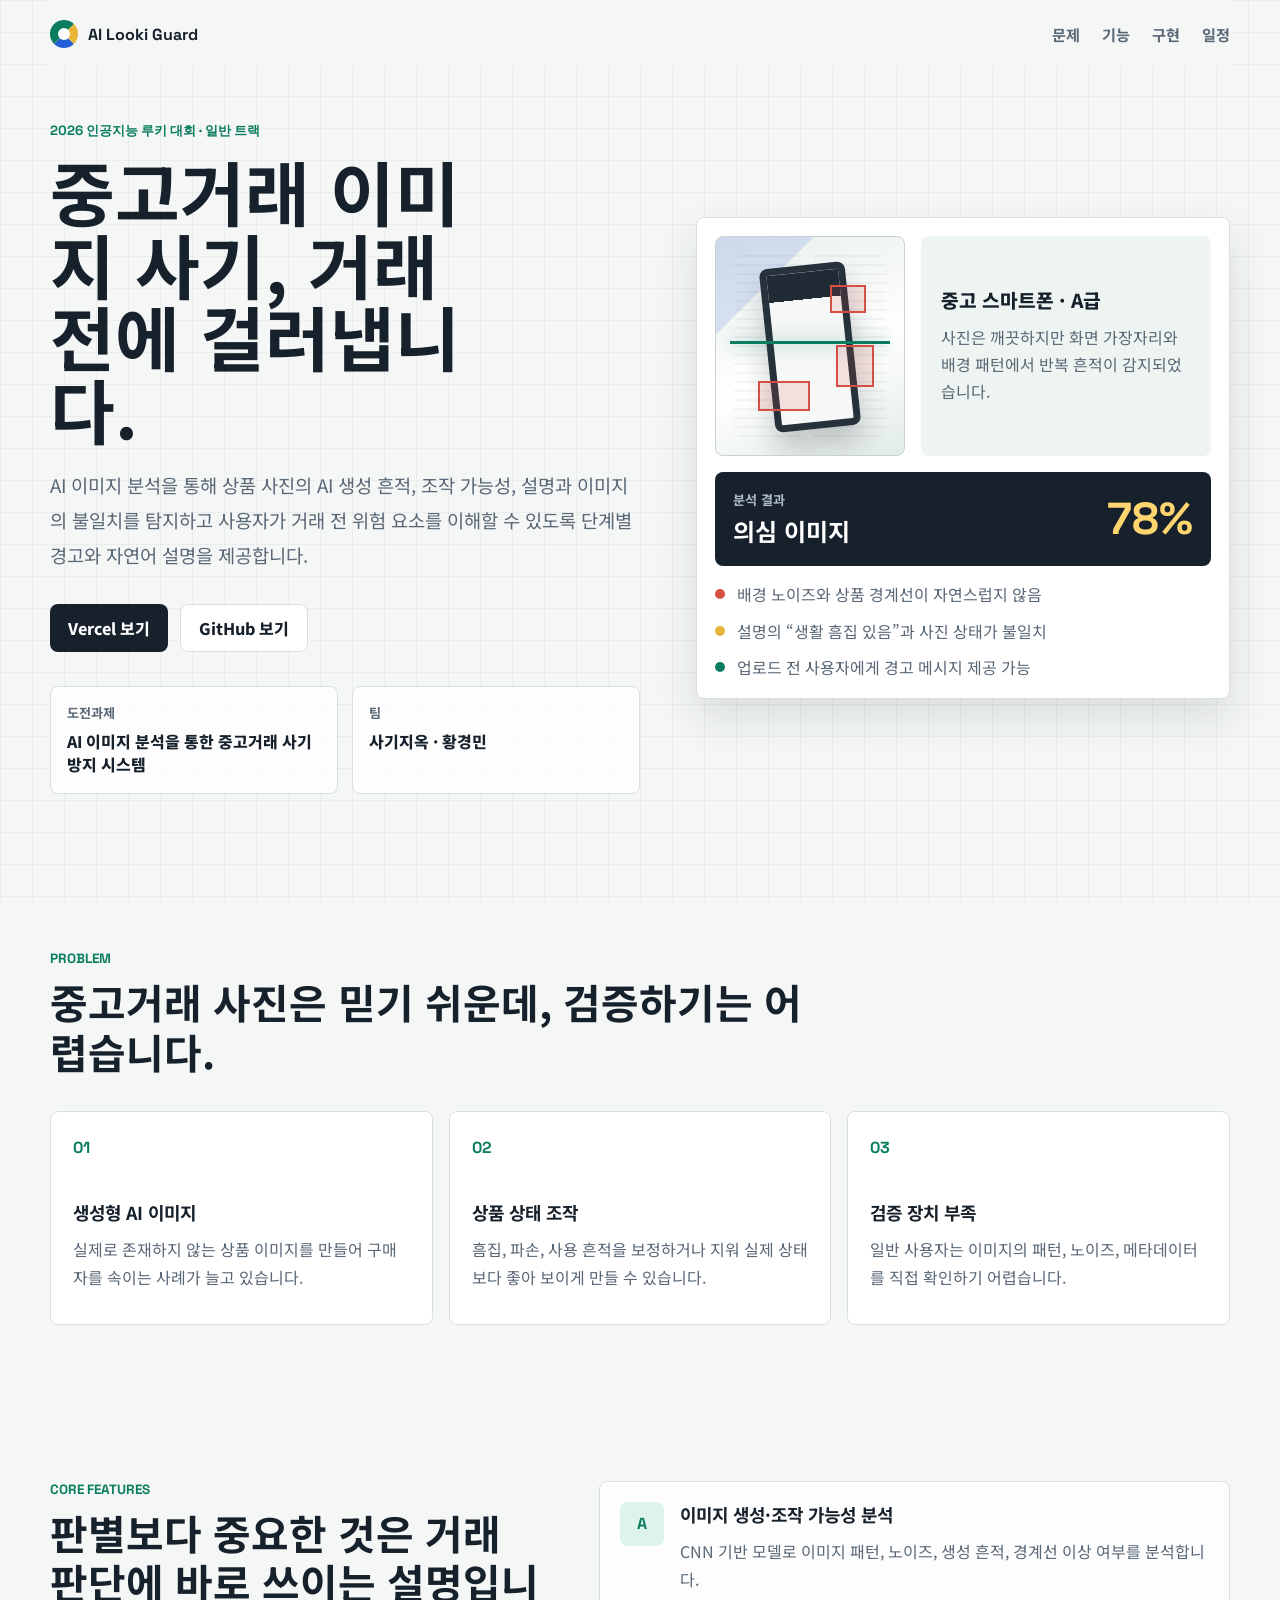
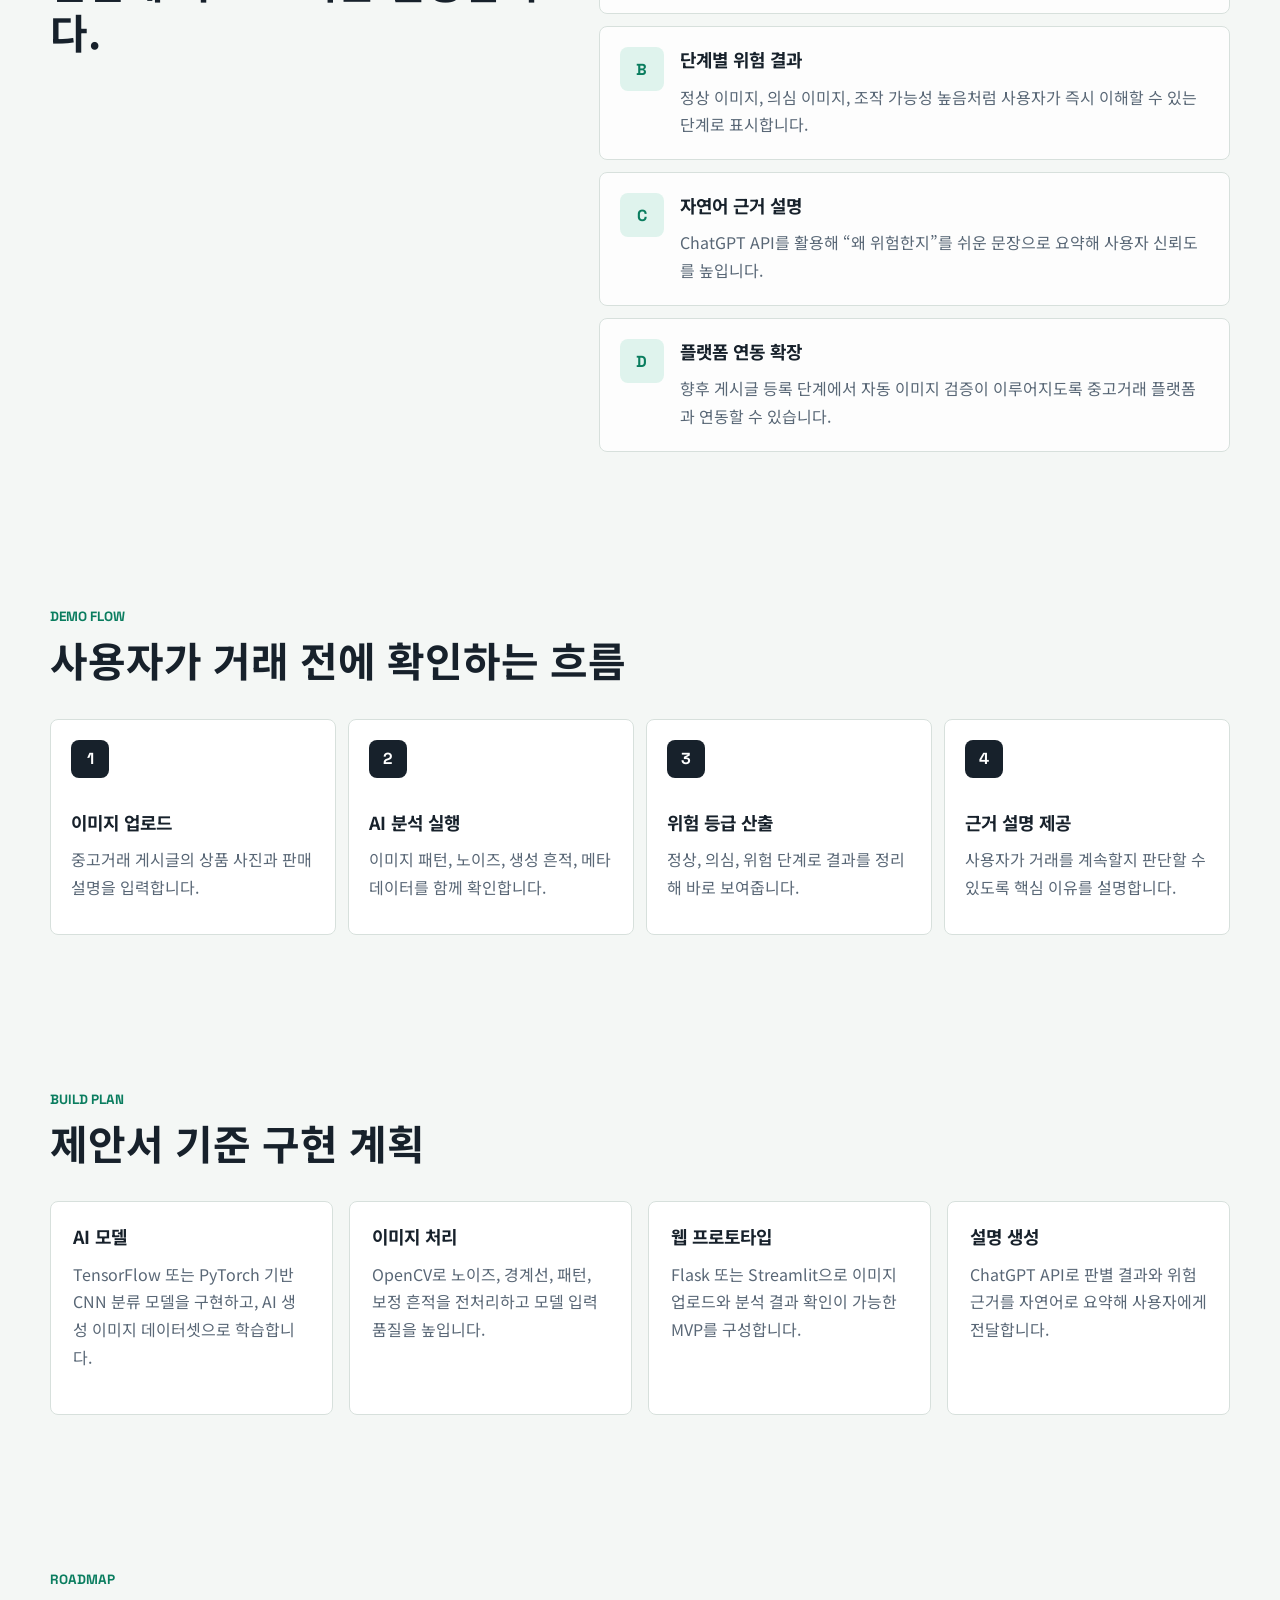
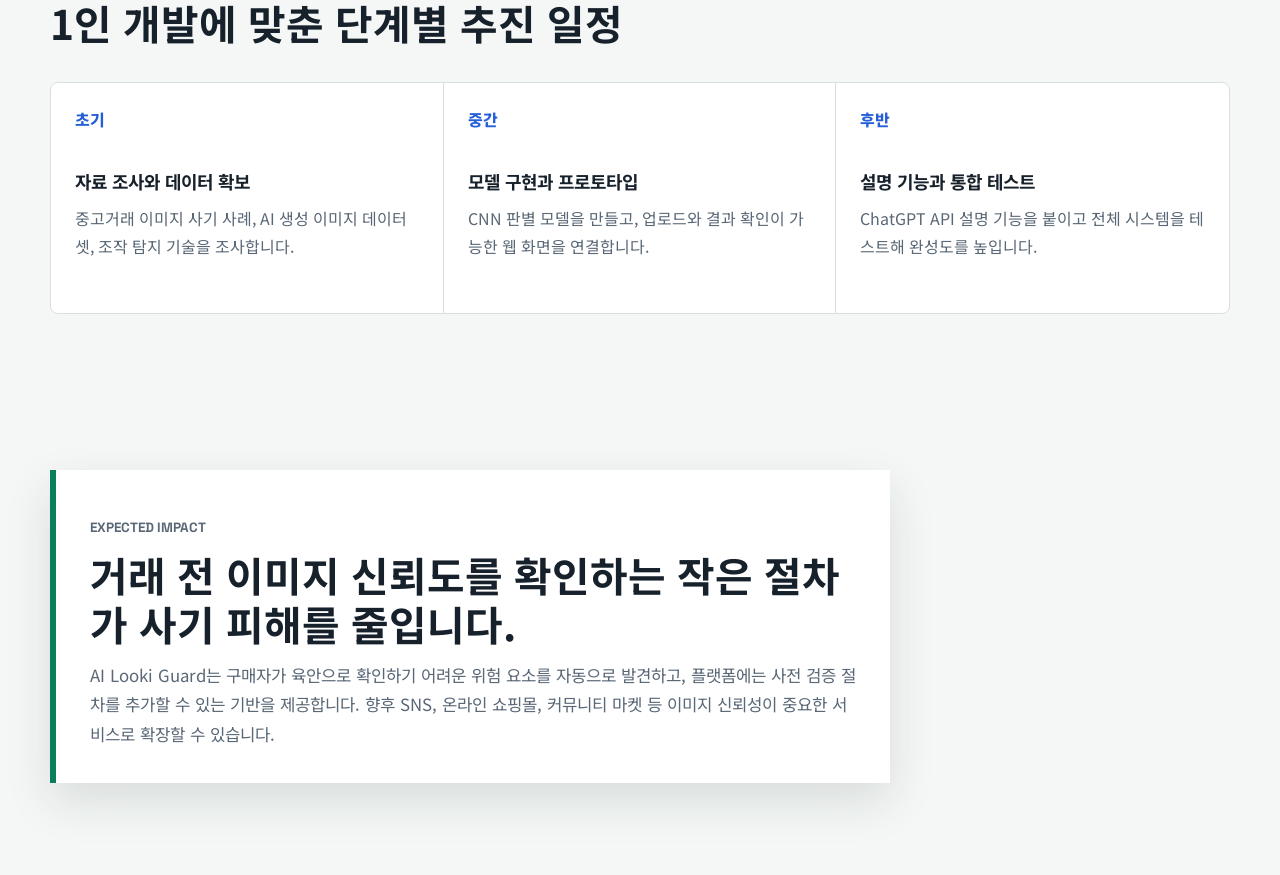
==== index.html @ b136fff9 "Update AI Looki Guard proposal page" ====
<!DOCTYPE html>
<html lang="ko">
<head>
  <meta charset="UTF-8">
  <meta name="viewport" content="width=device-width, initial-scale=1.0">
  <title>AI Looki Guard | 중고거래 이미지 사기 방지 시스템</title>
  <meta
    name="description"
    content="AI 이미지 분석으로 중고거래 상품 이미지의 생성, 조작 가능성을 탐지하고 사용자에게 단계별 위험 설명을 제공하는 프로젝트입니다."
  >
  <link rel="preconnect" href="https://fonts.googleapis.com">
  <link rel="preconnect" href="https://fonts.gstatic.com" crossorigin>
  <link
    href="https://fonts.googleapis.com/css2?family=Noto+Sans+KR:wght@400;500;700;800&family=Space+Grotesk:wght@500;700&display=swap"
    rel="stylesheet"
  >
  <link rel="stylesheet" href="styles.css">
</head>
<body>
  <header class="topbar">
    <a class="brand" href="#top" aria-label="AI Looki Guard 홈">
      <span class="brand-mark" aria-hidden="true"></span>
      AI Looki Guard
    </a>
    <nav class="nav-links" aria-label="주요 섹션">
      <a href="#problem">문제</a>
      <a href="#features">기능</a>
      <a href="#build">구현</a>
      <a href="#roadmap">일정</a>
    </nav>
  </header>

  <main id="top">
    <section class="hero" aria-labelledby="hero-title">
      <div class="hero-copy">
        <p class="eyebrow">2026 인공지능 루키 대회 · 일반 트랙</p>
        <h1 id="hero-title">중고거래 이미지 사기, 거래 전에 걸러냅니다.</h1>
        <p class="hero-lead">
          AI 이미지 분석을 통해 상품 사진의 AI 생성 흔적, 조작 가능성, 설명과 이미지의 불일치를 탐지하고
          사용자가 거래 전 위험 요소를 이해할 수 있도록 단계별 경고와 자연어 설명을 제공합니다.
        </p>
        <div class="hero-actions" aria-label="프로젝트 링크">
          <a class="button button-primary" href="https://ai-looki.vercel.app" target="_blank" rel="noreferrer">
            Vercel 보기
          </a>
          <a class="button button-secondary" href="https://github.com/bitanaria-cyber/AI-Looki" target="_blank" rel="noreferrer">
            GitHub 보기
          </a>
        </div>
        <dl class="team-meta" aria-label="제안서 정보">
          <div>
            <dt>도전과제</dt>
            <dd>AI 이미지 분석을 통한 중고거래 사기 방지 시스템</dd>
          </div>
          <div>
            <dt>팀</dt>
            <dd>사기지옥 · 황경민</dd>
          </div>
        </dl>
      </div>

      <aside class="scan-board" aria-label="AI 분석 결과 예시">
        <div class="listing-preview">
          <div class="sample-photo" role="img" aria-label="중고 스마트폰 상품 사진 분석 예시">
            <span class="phone-body"></span>
            <span class="scan-line"></span>
            <span class="heat heat-a"></span>
            <span class="heat heat-b"></span>
            <span class="heat heat-c"></span>
          </div>
          <div class="listing-copy">
            <p class="listing-title">중고 스마트폰 · A급</p>
            <p>사진은 깨끗하지만 화면 가장자리와 배경 패턴에서 반복 흔적이 감지되었습니다.</p>
          </div>
        </div>

        <div class="risk-summary">
          <div>
            <span class="label">분석 결과</span>
            <strong>의심 이미지</strong>
          </div>
          <span class="score">78%</span>
        </div>

        <ul class="signal-list">
          <li>
            <span class="signal-dot warning"></span>
            배경 노이즈와 상품 경계선이 자연스럽지 않음
          </li>
          <li>
            <span class="signal-dot caution"></span>
            설명의 “생활 흠집 있음”과 사진 상태가 불일치
          </li>
          <li>
            <span class="signal-dot ok"></span>
            업로드 전 사용자에게 경고 메시지 제공 가능
          </li>
        </ul>
      </aside>
    </section>

    <section id="problem" class="section problem-section" aria-labelledby="problem-title">
      <div class="section-heading">
        <p class="eyebrow">Problem</p>
        <h2 id="problem-title">중고거래 사진은 믿기 쉬운데, 검증하기는 어렵습니다.</h2>
      </div>
      <div class="problem-grid">
        <article class="info-card">
          <span class="card-number">01</span>
          <h3>생성형 AI 이미지</h3>
          <p>실제로 존재하지 않는 상품 이미지를 만들어 구매자를 속이는 사례가 늘고 있습니다.</p>
        </article>
        <article class="info-card">
          <span class="card-number">02</span>
          <h3>상품 상태 조작</h3>
          <p>흠집, 파손, 사용 흔적을 보정하거나 지워 실제 상태보다 좋아 보이게 만들 수 있습니다.</p>
        </article>
        <article class="info-card">
          <span class="card-number">03</span>
          <h3>검증 장치 부족</h3>
          <p>일반 사용자는 이미지의 패턴, 노이즈, 메타데이터를 직접 확인하기 어렵습니다.</p>
        </article>
      </div>
    </section>

    <section id="features" class="section split-section" aria-labelledby="features-title">
      <div class="section-heading">
        <p class="eyebrow">Core Features</p>
        <h2 id="features-title">판별보다 중요한 것은 거래 판단에 바로 쓰이는 설명입니다.</h2>
      </div>
      <div class="feature-list">
        <article class="feature-row">
          <span class="feature-index">A</span>
          <div>
            <h3>이미지 생성·조작 가능성 분석</h3>
            <p>CNN 기반 모델로 이미지 패턴, 노이즈, 생성 흔적, 경계선 이상 여부를 분석합니다.</p>
          </div>
        </article>
        <article class="feature-row">
          <span class="feature-index">B</span>
          <div>
            <h3>단계별 위험 결과</h3>
            <p>정상 이미지, 의심 이미지, 조작 가능성 높음처럼 사용자가 즉시 이해할 수 있는 단계로 표시합니다.</p>
          </div>
        </article>
        <article class="feature-row">
          <span class="feature-index">C</span>
          <div>
            <h3>자연어 근거 설명</h3>
            <p>ChatGPT API를 활용해 “왜 위험한지”를 쉬운 문장으로 요약해 사용자 신뢰도를 높입니다.</p>
          </div>
        </article>
        <article class="feature-row">
          <span class="feature-index">D</span>
          <div>
            <h3>플랫폼 연동 확장</h3>
            <p>향후 게시글 등록 단계에서 자동 이미지 검증이 이루어지도록 중고거래 플랫폼과 연동할 수 있습니다.</p>
          </div>
        </article>
      </div>
    </section>

    <section class="section workflow-section" aria-labelledby="workflow-title">
      <div class="section-heading">
        <p class="eyebrow">Demo Flow</p>
        <h2 id="workflow-title">사용자가 거래 전에 확인하는 흐름</h2>
      </div>
      <ol class="workflow">
        <li>
          <span>1</span>
          <h3>이미지 업로드</h3>
          <p>중고거래 게시글의 상품 사진과 판매 설명을 입력합니다.</p>
        </li>
        <li>
          <span>2</span>
          <h3>AI 분석 실행</h3>
          <p>이미지 패턴, 노이즈, 생성 흔적, 메타데이터를 함께 확인합니다.</p>
        </li>
        <li>
          <span>3</span>
          <h3>위험 등급 산출</h3>
          <p>정상, 의심, 위험 단계로 결과를 정리해 바로 보여줍니다.</p>
        </li>
        <li>
          <span>4</span>
          <h3>근거 설명 제공</h3>
          <p>사용자가 거래를 계속할지 판단할 수 있도록 핵심 이유를 설명합니다.</p>
        </li>
      </ol>
    </section>

    <section id="build" class="section build-section" aria-labelledby="build-title">
      <div class="section-heading">
        <p class="eyebrow">Build Plan</p>
        <h2 id="build-title">제안서 기준 구현 계획</h2>
      </div>
      <div class="build-grid">
        <article class="info-card">
          <h3>AI 모델</h3>
          <p>TensorFlow 또는 PyTorch 기반 CNN 분류 모델을 구현하고, AI 생성 이미지 데이터셋으로 학습합니다.</p>
        </article>
        <article class="info-card">
          <h3>이미지 처리</h3>
          <p>OpenCV로 노이즈, 경계선, 패턴, 보정 흔적을 전처리하고 모델 입력 품질을 높입니다.</p>
        </article>
        <article class="info-card">
          <h3>웹 프로토타입</h3>
          <p>Flask 또는 Streamlit으로 이미지 업로드와 분석 결과 확인이 가능한 MVP를 구성합니다.</p>
        </article>
        <article class="info-card">
          <h3>설명 생성</h3>
          <p>ChatGPT API로 판별 결과와 위험 근거를 자연어로 요약해 사용자에게 전달합니다.</p>
        </article>
      </div>
    </section>

    <section id="roadmap" class="section roadmap-section" aria-labelledby="roadmap-title">
      <div class="section-heading">
        <p class="eyebrow">Roadmap</p>
        <h2 id="roadmap-title">1인 개발에 맞춘 단계별 추진 일정</h2>
      </div>
      <div class="roadmap">
        <article>
          <span>초기</span>
          <h3>자료 조사와 데이터 확보</h3>
          <p>중고거래 이미지 사기 사례, AI 생성 이미지 데이터셋, 조작 탐지 기술을 조사합니다.</p>
        </article>
        <article>
          <span>중간</span>
          <h3>모델 구현과 프로토타입</h3>
          <p>CNN 판별 모델을 만들고, 업로드와 결과 확인이 가능한 웹 화면을 연결합니다.</p>
        </article>
        <article>
          <span>후반</span>
          <h3>설명 기능과 통합 테스트</h3>
          <p>ChatGPT API 설명 기능을 붙이고 전체 시스템을 테스트해 완성도를 높입니다.</p>
        </article>
      </div>
    </section>

    <section class="section impact-section" aria-labelledby="impact-title">
      <div class="impact-copy">
        <p class="eyebrow">Expected Impact</p>
        <h2 id="impact-title">거래 전 이미지 신뢰도를 확인하는 작은 절차가 사기 피해를 줄입니다.</h2>
        <p>
          AI Looki Guard는 구매자가 육안으로 확인하기 어려운 위험 요소를 자동으로 발견하고,
          플랫폼에는 사전 검증 절차를 추가할 수 있는 기반을 제공합니다. 향후 SNS, 온라인 쇼핑몰,
          커뮤니티 마켓 등 이미지 신뢰성이 중요한 서비스로 확장할 수 있습니다.
        </p>
      </div>
    </section>
  </main>
</body>
</html>
---- styles.css ----
:root {
  --bg: #f4f7f5;
  --surface: #ffffff;
  --surface-strong: #eef4f1;
  --ink: #17212b;
  --muted: #596776;
  --line: #d7e0dc;
  --green: #0a7d5f;
  --green-soft: #dff3ed;
  --blue: #255fd7;
  --red: #d64f45;
  --yellow: #e7b638;
  --shadow: 0 18px 44px rgba(23, 33, 43, 0.12);
}

* {
  box-sizing: border-box;
}

html {
  scroll-behavior: smooth;
}

body {
  margin: 0;
  min-height: 100%;
  color: var(--ink);
  background: var(--bg);
  font-family: "Noto Sans KR", sans-serif;
}

body::before {
  content: "";
  position: fixed;
  inset: 0;
  z-index: -1;
  background-image:
    linear-gradient(rgba(23, 33, 43, 0.045) 1px, transparent 1px),
    linear-gradient(90deg, rgba(23, 33, 43, 0.045) 1px, transparent 1px);
  background-size: 32px 32px;
}

a {
  color: inherit;
}

h1,
h2,
h3,
p,
dl,
dd {
  margin: 0;
}

.topbar {
  position: sticky;
  top: 0;
  z-index: 20;
  display: flex;
  align-items: center;
  justify-content: space-between;
  gap: 24px;
  width: min(1180px, calc(100% - 40px));
  min-height: 68px;
  margin: 0 auto;
  padding: 12px 0;
  background: rgba(244, 247, 245, 0.86);
  backdrop-filter: blur(18px);
}

.brand {
  display: inline-flex;
  align-items: center;
  gap: 10px;
  font-family: "Space Grotesk", sans-serif;
  font-weight: 700;
  text-decoration: none;
}

.brand-mark {
  width: 28px;
  height: 28px;
  border: 8px solid var(--green);
  border-right-color: var(--yellow);
  border-bottom-color: var(--blue);
  border-radius: 50%;
  background: var(--surface);
}

.nav-links {
  display: flex;
  align-items: center;
  gap: 22px;
  color: var(--muted);
  font-size: 0.95rem;
  font-weight: 700;
}

.nav-links a {
  text-decoration: none;
}

.nav-links a:hover,
.nav-links a:focus-visible {
  color: var(--ink);
}

main {
  overflow: hidden;
}

.hero,
.section {
  width: min(1180px, calc(100% - 40px));
  margin: 0 auto;
}

.hero {
  display: grid;
  grid-template-columns: minmax(0, 1.05fr) minmax(360px, 0.95fr);
  gap: 56px;
  align-items: center;
  min-height: calc(100vh - 96px);
  padding: 48px 0 72px;
}

.hero-copy {
  max-width: 660px;
}

.eyebrow {
  color: var(--green);
  font-family: "Space Grotesk", sans-serif;
  font-size: 0.84rem;
  font-weight: 700;
  letter-spacing: 0;
  text-transform: uppercase;
}

h1 {
  max-width: 11ch;
  margin-top: 14px;
  font-size: 4.4rem;
  line-height: 1.03;
  letter-spacing: 0;
}

.hero-lead {
  max-width: 620px;
  margin-top: 24px;
  color: var(--muted);
  font-size: 1.17rem;
  line-height: 1.85;
}

.hero-actions {
  display: flex;
  flex-wrap: wrap;
  gap: 12px;
  margin-top: 32px;
}

.button {
  display: inline-flex;
  align-items: center;
  justify-content: center;
  min-height: 48px;
  padding: 0 18px;
  border-radius: 8px;
  font-weight: 800;
  text-decoration: none;
  transition:
    transform 180ms ease,
    border-color 180ms ease,
    background-color 180ms ease;
}

.button:hover,
.button:focus-visible {
  transform: translateY(-2px);
}

.button-primary {
  background: var(--ink);
  color: var(--surface);
}

.button-secondary {
  border: 1px solid var(--line);
  background: var(--surface);
}

.team-meta {
  display: grid;
  grid-template-columns: repeat(2, minmax(0, 1fr));
  gap: 14px;
  margin-top: 34px;
}

.team-meta div {
  min-height: 96px;
  padding: 16px;
  border: 1px solid var(--line);
  border-radius: 8px;
  background: rgba(255, 255, 255, 0.7);
}

.team-meta dt {
  color: var(--muted);
  font-size: 0.82rem;
  font-weight: 700;
}

.team-meta dd {
  margin-top: 8px;
  font-weight: 800;
  line-height: 1.45;
}

.scan-board {
  padding: 18px;
  border: 1px solid var(--line);
  border-radius: 8px;
  background: var(--surface);
  box-shadow: var(--shadow);
}

.listing-preview {
  display: grid;
  grid-template-columns: 190px minmax(0, 1fr);
  gap: 16px;
  align-items: stretch;
}

.sample-photo {
  position: relative;
  min-height: 220px;
  overflow: hidden;
  border: 1px solid #c8d3cf;
  border-radius: 8px;
  background:
    linear-gradient(135deg, rgba(37, 95, 215, 0.15) 0 24%, transparent 24% 100%),
    linear-gradient(160deg, #e9efee 0%, #ffffff 58%, #e1ebe7 100%);
}

.sample-photo::before {
  content: "";
  position: absolute;
  inset: 18px;
  border-radius: 8px;
  background:
    linear-gradient(90deg, transparent 0 44%, rgba(255, 255, 255, 0.68) 44% 52%, transparent 52% 100%),
    repeating-linear-gradient(0deg, rgba(23, 33, 43, 0.08) 0 2px, transparent 2px 9px);
  opacity: 0.5;
}

.phone-body {
  position: absolute;
  left: 50%;
  top: 28px;
  width: 86px;
  height: 164px;
  transform: translateX(-50%) rotate(-6deg);
  border: 7px solid #27313c;
  border-radius: 8px;
  background:
    linear-gradient(180deg, #202b36 0 18%, #f6f8f7 18% 100%);
  box-shadow: 0 18px 28px rgba(23, 33, 43, 0.22);
}

.scan-line {
  position: absolute;
  left: 14px;
  right: 14px;
  top: 104px;
  height: 3px;
  background: var(--green);
  box-shadow: 0 0 18px rgba(10, 125, 95, 0.64);
}

.heat {
  position: absolute;
  display: block;
  border: 2px solid var(--red);
  background: rgba(214, 79, 69, 0.14);
}

.heat-a {
  right: 38px;
  top: 48px;
  width: 36px;
  height: 28px;
}

.heat-b {
  left: 42px;
  bottom: 44px;
  width: 52px;
  height: 30px;
}

.heat-c {
  right: 30px;
  bottom: 68px;
  width: 38px;
  height: 42px;
}

.listing-copy {
  display: flex;
  flex-direction: column;
  justify-content: center;
  padding: 20px;
  border-radius: 8px;
  background: var(--surface-strong);
}

.listing-title {
  margin-bottom: 10px;
  font-size: 1.2rem;
  font-weight: 800;
}

.listing-copy p:last-child {
  color: var(--muted);
  line-height: 1.7;
}

.risk-summary {
  display: flex;
  align-items: center;
  justify-content: space-between;
  gap: 16px;
  margin-top: 16px;
  padding: 18px;
  border-radius: 8px;
  background: #17212b;
  color: var(--surface);
}

.label {
  display: block;
  margin-bottom: 4px;
  color: #aebac4;
  font-size: 0.82rem;
  font-weight: 700;
}

.risk-summary strong {
  font-size: 1.5rem;
}

.score {
  color: #ffd56f;
  font-family: "Space Grotesk", sans-serif;
  font-size: 2.8rem;
  font-weight: 700;
}

.signal-list {
  display: grid;
  gap: 12px;
  margin: 16px 0 0;
  padding: 0;
  list-style: none;
}

.signal-list li {
  display: grid;
  grid-template-columns: 12px minmax(0, 1fr);
  gap: 10px;
  align-items: start;
  color: var(--muted);
  line-height: 1.55;
}

.signal-dot {
  width: 10px;
  height: 10px;
  margin-top: 7px;
  border-radius: 50%;
}

.signal-dot.warning {
  background: var(--red);
}

.signal-dot.caution {
  background: var(--yellow);
}

.signal-dot.ok {
  background: var(--green);
}

.section {
  padding: 78px 0;
}

.section-heading {
  max-width: 760px;
}

.section-heading h2,
.impact-copy h2 {
  margin-top: 10px;
  font-size: 2.55rem;
  line-height: 1.22;
  letter-spacing: 0;
}

.problem-grid,
.build-grid {
  display: grid;
  grid-template-columns: repeat(3, minmax(0, 1fr));
  gap: 16px;
  margin-top: 34px;
}

.build-grid {
  grid-template-columns: repeat(4, minmax(0, 1fr));
}

.info-card {
  min-height: 214px;
  padding: 22px;
  border: 1px solid var(--line);
  border-radius: 8px;
  background: var(--surface);
}

.card-number {
  display: inline-block;
  margin-bottom: 42px;
  color: var(--green);
  font-family: "Space Grotesk", sans-serif;
  font-weight: 700;
}

.info-card h3,
.feature-row h3,
.workflow h3,
.roadmap h3 {
  font-size: 1.12rem;
  line-height: 1.35;
}

.info-card p,
.feature-row p,
.workflow p,
.roadmap p,
.impact-copy p {
  margin-top: 12px;
  color: var(--muted);
  line-height: 1.74;
}

.split-section {
  display: grid;
  grid-template-columns: minmax(280px, 0.78fr) minmax(0, 1fr);
  gap: 56px;
  align-items: start;
}

.feature-list {
  display: grid;
  gap: 12px;
}

.feature-row {
  display: grid;
  grid-template-columns: 44px minmax(0, 1fr);
  gap: 16px;
  padding: 20px;
  border: 1px solid var(--line);
  border-radius: 8px;
  background: rgba(255, 255, 255, 0.76);
}

.feature-index {
  display: grid;
  place-items: center;
  width: 44px;
  height: 44px;
  border-radius: 8px;
  background: var(--green-soft);
  color: var(--green);
  font-family: "Space Grotesk", sans-serif;
  font-weight: 700;
}

.workflow {
  display: grid;
  grid-template-columns: repeat(4, minmax(0, 1fr));
  gap: 12px;
  margin: 34px 0 0;
  padding: 0;
  list-style: none;
  counter-reset: none;
}

.workflow li {
  min-height: 216px;
  padding: 20px;
  border: 1px solid var(--line);
  border-radius: 8px;
  background: var(--surface);
}

.workflow span {
  display: grid;
  place-items: center;
  width: 38px;
  height: 38px;
  margin-bottom: 32px;
  border-radius: 8px;
  background: #17212b;
  color: var(--surface);
  font-family: "Space Grotesk", sans-serif;
  font-weight: 700;
}

.roadmap {
  display: grid;
  grid-template-columns: repeat(3, minmax(0, 1fr));
  gap: 0;
  margin-top: 34px;
  border: 1px solid var(--line);
  border-radius: 8px;
  overflow: hidden;
  background: var(--surface);
}

.roadmap article {
  min-height: 230px;
  padding: 24px;
  border-right: 1px solid var(--line);
}

.roadmap article:last-child {
  border-right: 0;
}

.roadmap span {
  display: inline-block;
  margin-bottom: 38px;
  color: var(--blue);
  font-weight: 800;
}

.impact-section {
  padding-bottom: 92px;
}

.impact-copy {
  max-width: 840px;
  padding: 34px;
  border-left: 6px solid var(--green);
  background: var(--surface);
  box-shadow: var(--shadow);
}

.impact-copy p:last-child {
  font-size: 1.05rem;
}

@media (max-width: 1040px) {
  .hero,
  .split-section {
    grid-template-columns: 1fr;
  }

  .hero {
    gap: 34px;
    min-height: auto;
  }

  .build-grid,
  .workflow {
    grid-template-columns: repeat(2, minmax(0, 1fr));
  }
}

@media (max-width: 760px) {
  .topbar {
    width: min(100% - 28px, 1180px);
    align-items: flex-start;
  }

  .nav-links {
    display: none;
  }

  .hero,
  .section {
    width: min(100% - 28px, 1180px);
  }

  .hero {
    padding-top: 30px;
    padding-bottom: 44px;
  }

  h1 {
    max-width: none;
    font-size: 3rem;
  }

  .hero-lead {
    font-size: 1.02rem;
  }

  .team-meta,
  .listing-preview,
  .problem-grid,
  .build-grid,
  .workflow,
  .roadmap {
    grid-template-columns: 1fr;
  }

  .section {
    padding: 54px 0;
  }

  .section-heading h2,
  .impact-copy h2 {
    font-size: 2rem;
  }

  .roadmap article {
    border-right: 0;
    border-bottom: 1px solid var(--line);
  }

  .roadmap article:last-child {
    border-bottom: 0;
  }

  .impact-copy {
    padding: 24px;
  }
}

@media (max-width: 520px) {
  h1 {
    font-size: 2.55rem;
  }

  .hero-actions {
    display: grid;
  }

  .button {
    width: 100%;
  }

  .risk-summary {
    align-items: flex-start;
    flex-direction: column;
  }

  .score {
    font-size: 2.25rem;
  }
}
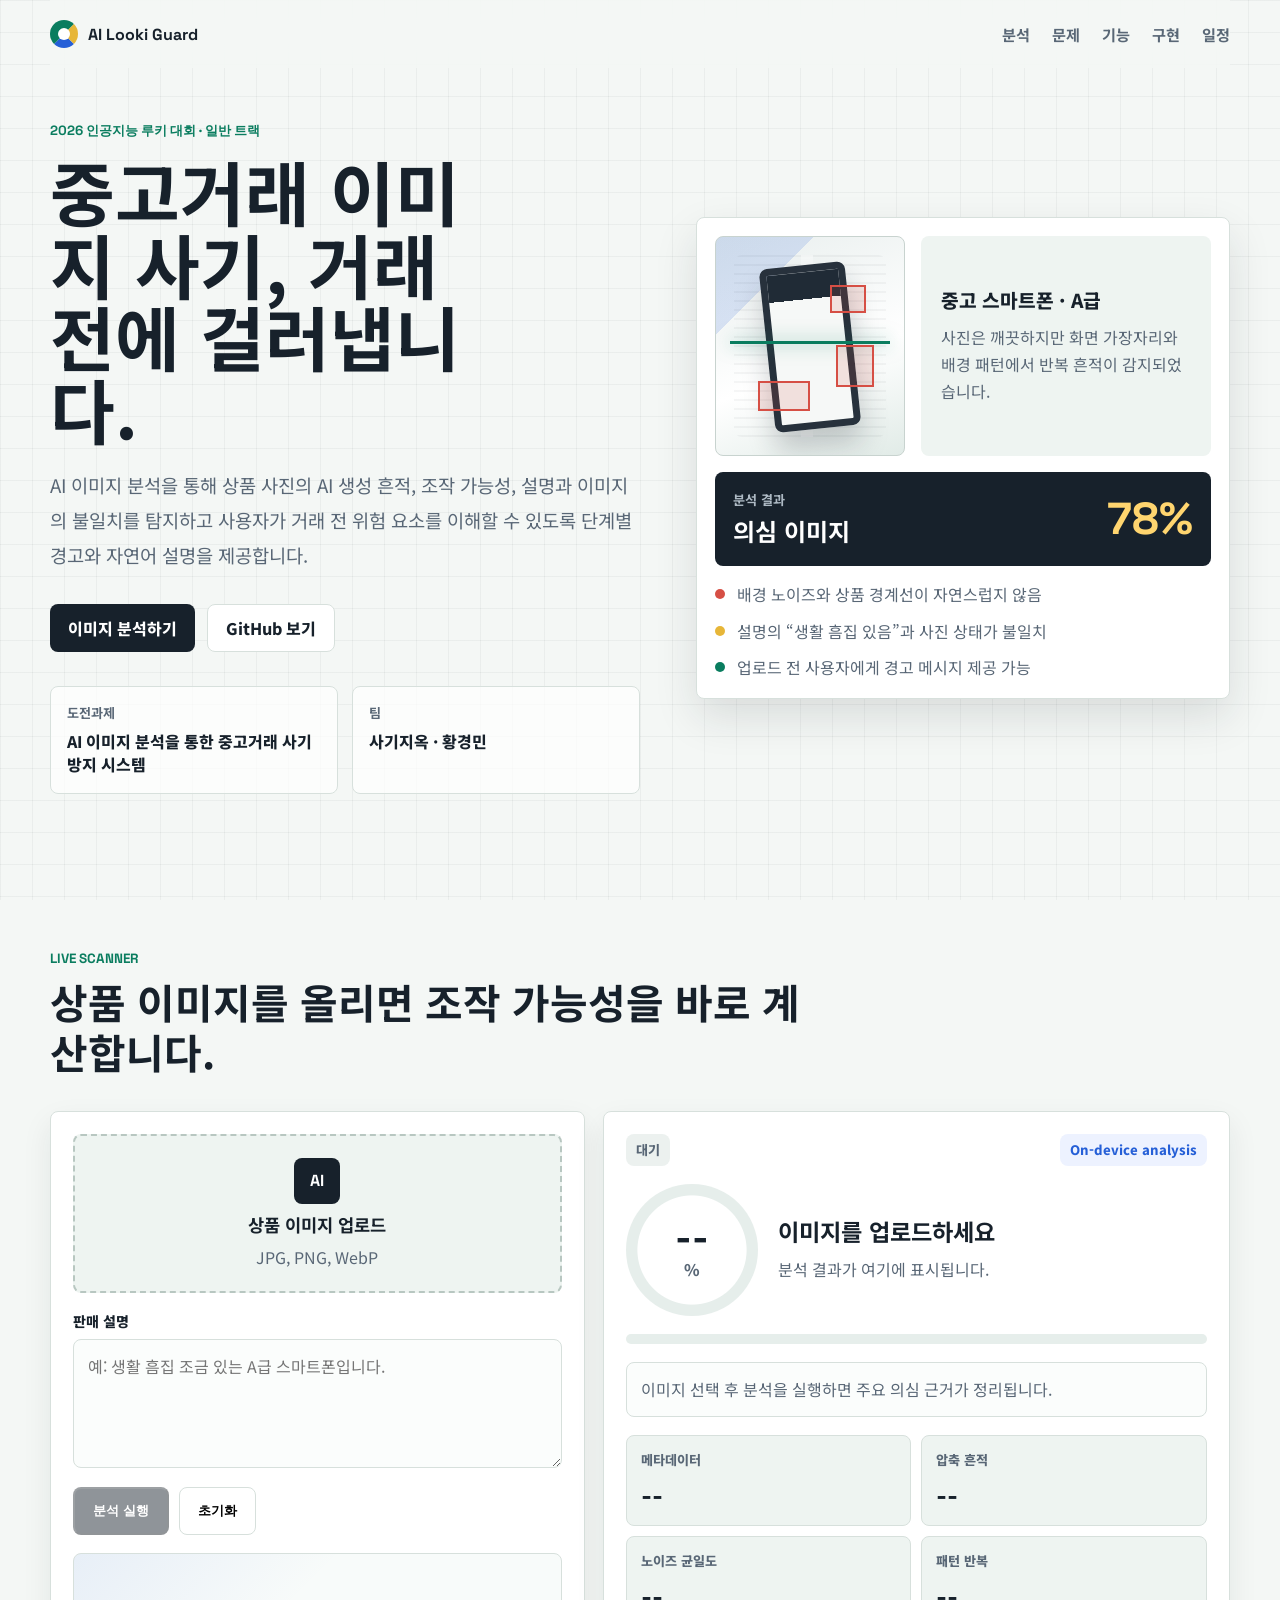
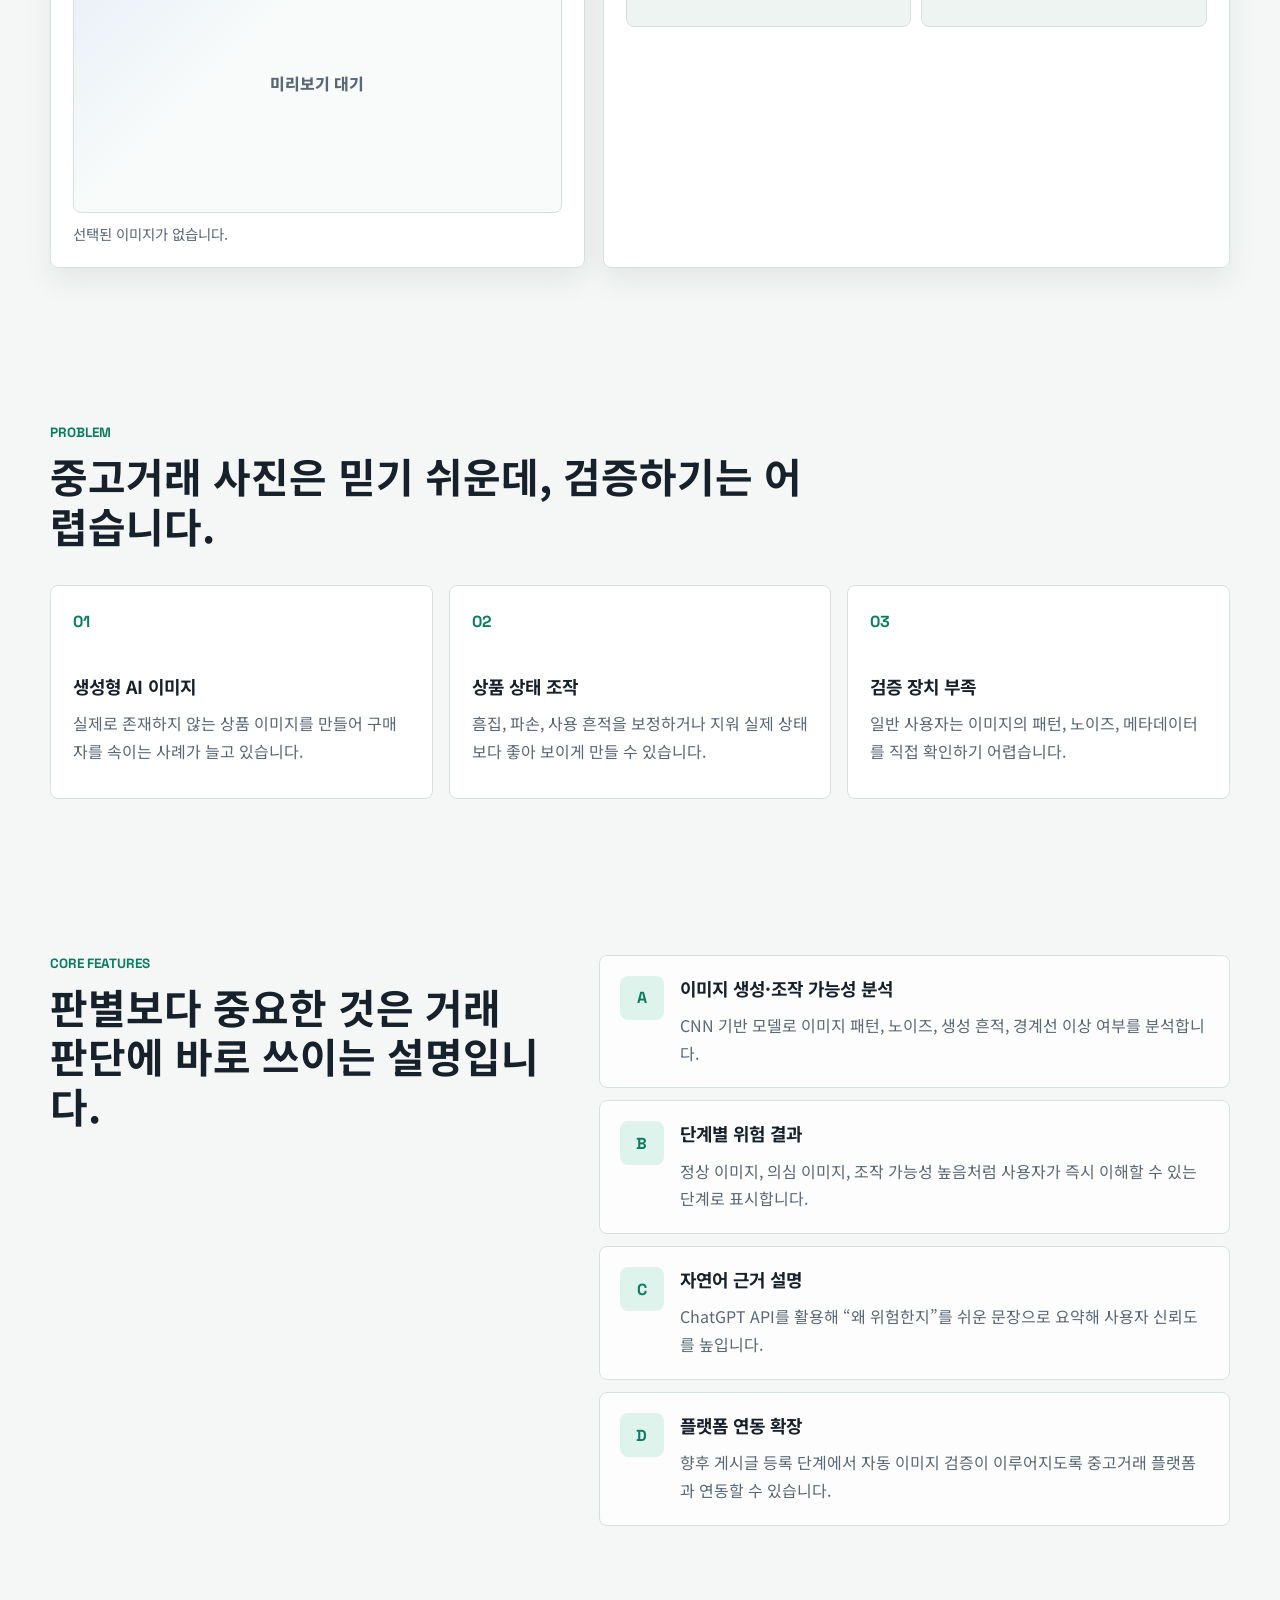
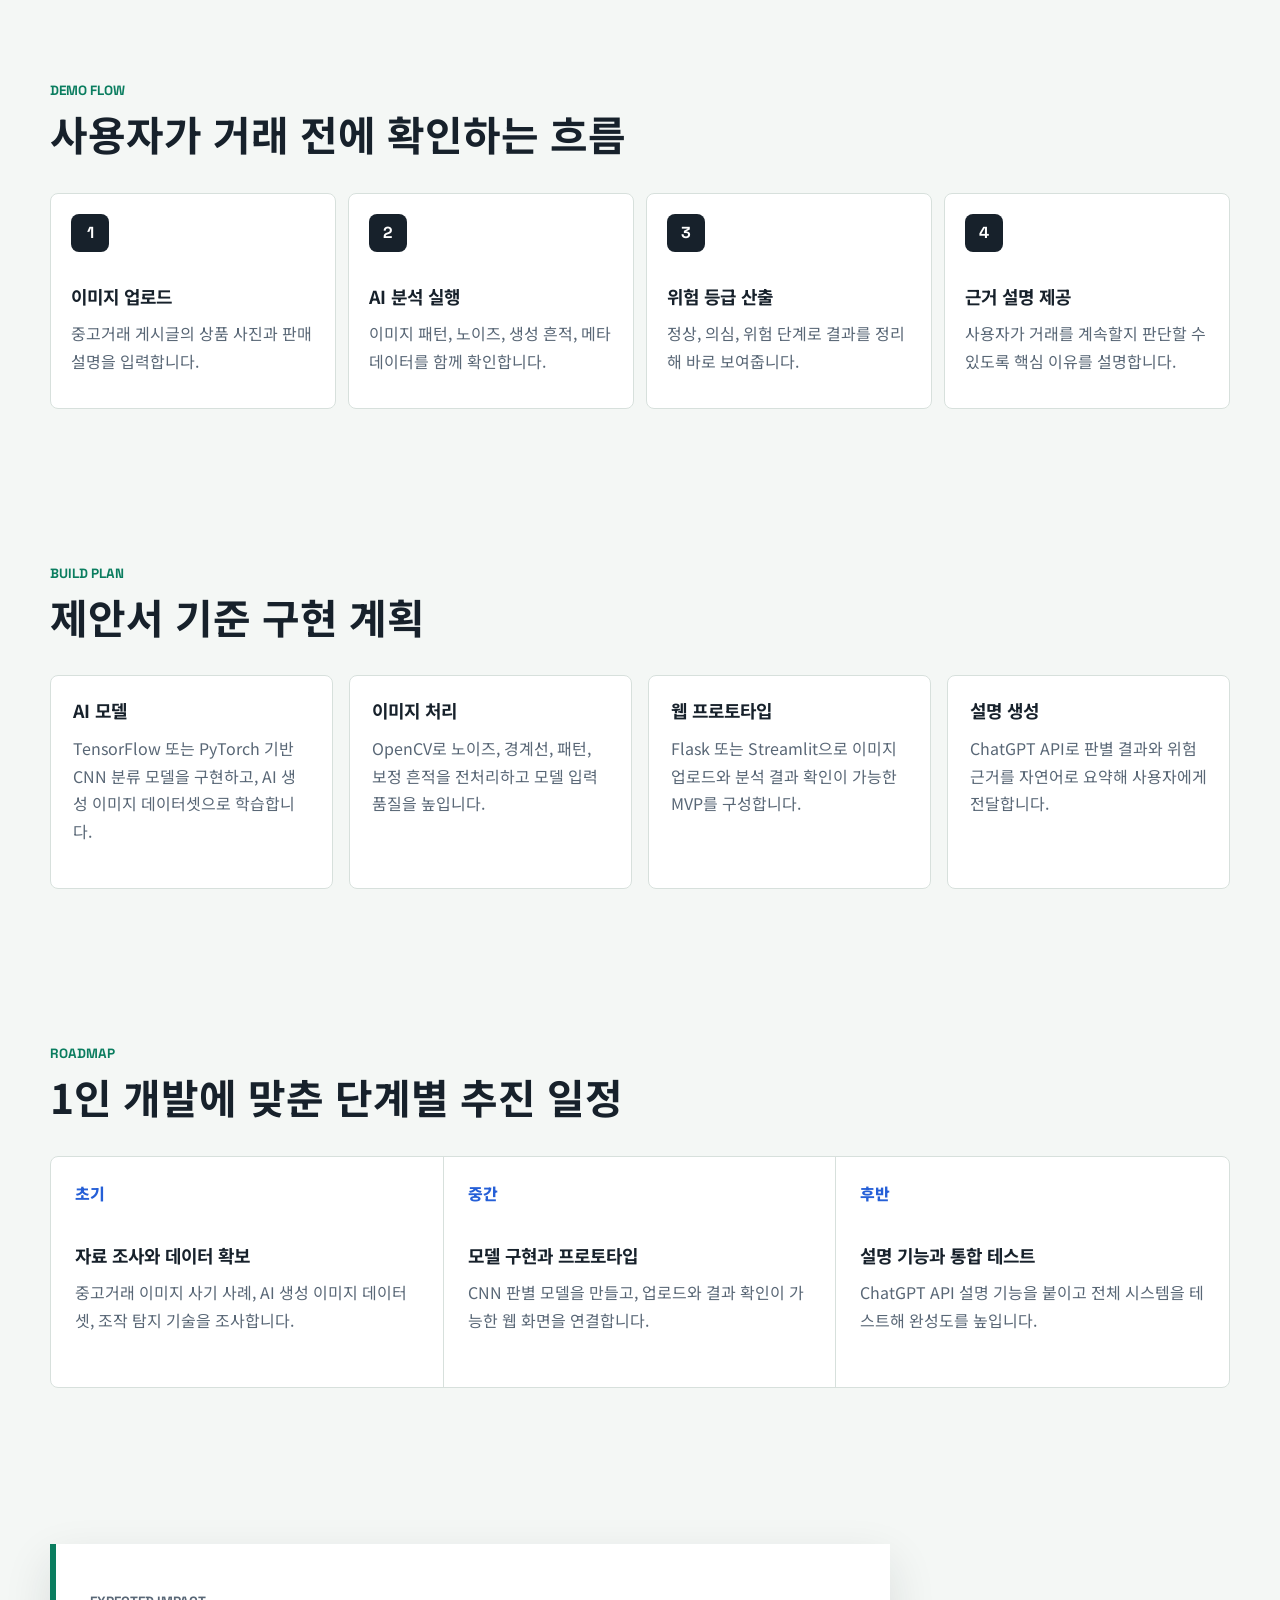
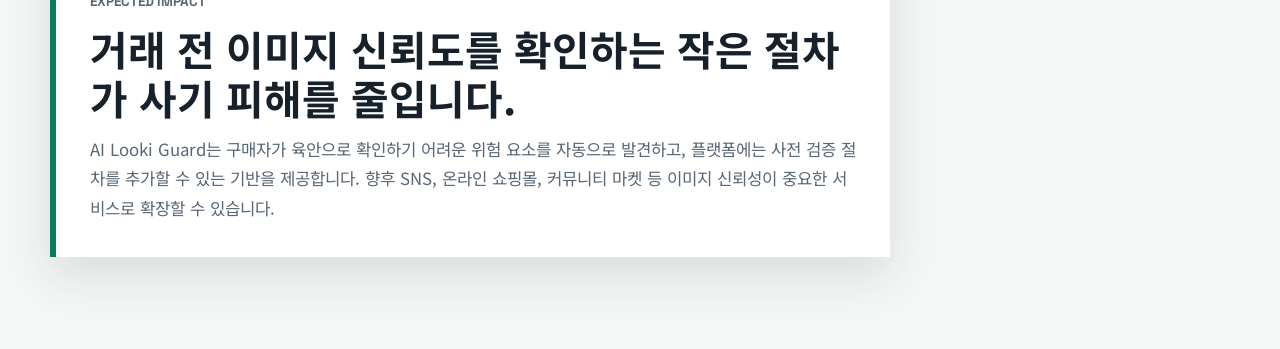
==== commit 0ea4b0f6: "Add image manipulation scanner" ====
--- a/index.html
+++ b/index.html
@@ -15,6 +15,7 @@
     rel="stylesheet"
   >
   <link rel="stylesheet" href="styles.css">
+  <script src="script.js" defer></script>
 </head>
 <body>
   <header class="topbar">
@@ -23,6 +24,7 @@
       AI Looki Guard
     </a>
     <nav class="nav-links" aria-label="주요 섹션">
+      <a href="#scanner">분석</a>
       <a href="#problem">문제</a>
       <a href="#features">기능</a>
       <a href="#build">구현</a>
@@ -40,8 +42,8 @@
           사용자가 거래 전 위험 요소를 이해할 수 있도록 단계별 경고와 자연어 설명을 제공합니다.
         </p>
         <div class="hero-actions" aria-label="프로젝트 링크">
-          <a class="button button-primary" href="https://ai-looki.vercel.app" target="_blank" rel="noreferrer">
-            Vercel 보기
+          <a class="button button-primary" href="#scanner">
+            이미지 분석하기
           </a>
           <a class="button button-secondary" href="https://github.com/bitanaria-cyber/AI-Looki" target="_blank" rel="noreferrer">
             GitHub 보기
@@ -97,6 +99,87 @@
           </li>
         </ul>
       </aside>
+    </section>
+
+    <section id="scanner" class="section scanner-section" aria-labelledby="scanner-title">
+      <div class="section-heading">
+        <p class="eyebrow">Live Scanner</p>
+        <h2 id="scanner-title">상품 이미지를 올리면 조작 가능성을 바로 계산합니다.</h2>
+      </div>
+
+      <div class="scanner-layout">
+        <section class="scanner-panel upload-panel" aria-label="이미지 업로드">
+          <label class="upload-zone" id="dropZone" for="imageInput">
+            <span class="upload-token">AI</span>
+            <strong>상품 이미지 업로드</strong>
+            <span>JPG, PNG, WebP</span>
+          </label>
+          <input class="sr-only" id="imageInput" type="file" accept="image/png,image/jpeg,image/webp">
+
+          <label class="field-label" for="listingText">판매 설명</label>
+          <textarea
+            id="listingText"
+            rows="4"
+            placeholder="예: 생활 흠집 조금 있는 A급 스마트폰입니다."
+          ></textarea>
+
+          <div class="scanner-actions">
+            <button class="button button-primary" id="analyzeButton" type="button" disabled>분석 실행</button>
+            <button class="button button-secondary" id="resetButton" type="button">초기화</button>
+          </div>
+
+          <div class="preview-box">
+            <img id="previewImage" alt="업로드한 상품 이미지 미리보기">
+            <div class="preview-placeholder" id="previewPlaceholder">미리보기 대기</div>
+          </div>
+          <p class="preview-meta" id="previewMeta">선택된 이미지가 없습니다.</p>
+        </section>
+
+        <section class="scanner-panel result-panel" aria-label="분석 결과">
+          <div class="result-topline">
+            <span class="verdict-badge neutral" id="resultBadge">대기</span>
+            <span class="model-chip">On-device analysis</span>
+          </div>
+
+          <div class="risk-meter">
+            <div class="risk-ring" id="riskRing">
+              <strong id="riskValue">--</strong>
+              <span>%</span>
+            </div>
+            <div>
+              <h3 id="resultTitle">이미지를 업로드하세요</h3>
+              <p id="resultSummary">분석 결과가 여기에 표시됩니다.</p>
+            </div>
+          </div>
+
+          <div class="meter-bar" aria-hidden="true">
+            <span id="meterFill"></span>
+          </div>
+
+          <ul class="result-list" id="reasonList">
+            <li>이미지 선택 후 분석을 실행하면 주요 의심 근거가 정리됩니다.</li>
+          </ul>
+
+          <div class="metric-grid" id="metricGrid">
+            <article>
+              <span>메타데이터</span>
+              <strong>--</strong>
+            </article>
+            <article>
+              <span>압축 흔적</span>
+              <strong>--</strong>
+            </article>
+            <article>
+              <span>노이즈 균일도</span>
+              <strong>--</strong>
+            </article>
+            <article>
+              <span>패턴 반복</span>
+              <strong>--</strong>
+            </article>
+          </div>
+        </section>
+      </div>
     </section>
 
     <section id="problem" class="section problem-section" aria-labelledby="problem-title">
--- a/styles.css
+++ b/styles.css
@@ -181,6 +181,12 @@
   transform: translateY(-2px);
 }
 
+.button:disabled {
+  cursor: not-allowed;
+  opacity: 0.48;
+  transform: none;
+}
+
 .button-primary {
   background: var(--ink);
   color: var(--surface);
@@ -410,6 +416,305 @@
   letter-spacing: 0;
 }
 
+.scanner-layout {
+  display: grid;
+  grid-template-columns: minmax(320px, 0.92fr) minmax(0, 1.08fr);
+  gap: 18px;
+  margin-top: 34px;
+}
+
+.scanner-panel {
+  min-height: 100%;
+  padding: 22px;
+  border: 1px solid var(--line);
+  border-radius: 8px;
+  background: var(--surface);
+  box-shadow: 0 12px 30px rgba(23, 33, 43, 0.08);
+}
+
+.upload-zone {
+  display: grid;
+  min-height: 156px;
+  place-items: center;
+  gap: 8px;
+  padding: 22px;
+  border: 2px dashed #b8c7c1;
+  border-radius: 8px;
+  background: var(--surface-strong);
+  color: var(--muted);
+  text-align: center;
+  cursor: pointer;
+  transition:
+    border-color 180ms ease,
+    background-color 180ms ease,
+    transform 180ms ease;
+}
+
+.upload-zone:hover,
+.upload-zone:focus-within,
+.upload-zone.is-dragging {
+  border-color: var(--green);
+  background: var(--green-soft);
+  transform: translateY(-2px);
+}
+
+.upload-zone strong {
+  color: var(--ink);
+  font-size: 1.1rem;
+}
+
+.upload-token {
+  display: grid;
+  place-items: center;
+  width: 46px;
+  height: 46px;
+  border-radius: 8px;
+  background: var(--ink);
+  color: var(--surface);
+  font-family: "Space Grotesk", sans-serif;
+  font-weight: 700;
+}
+
+.sr-only {
+  position: absolute;
+  width: 1px;
+  height: 1px;
+  padding: 0;
+  overflow: hidden;
+  clip: rect(0, 0, 0, 0);
+  white-space: nowrap;
+  border: 0;
+}
+
+.field-label {
+  display: block;
+  margin-top: 18px;
+  font-size: 0.88rem;
+  font-weight: 800;
+}
+
+textarea {
+  width: 100%;
+  margin-top: 8px;
+  padding: 14px;
+  border: 1px solid var(--line);
+  border-radius: 8px;
+  color: var(--ink);
+  background: #fbfdfc;
+  font: inherit;
+  line-height: 1.55;
+  resize: vertical;
+}
+
+textarea:focus-visible {
+  outline: 3px solid rgba(10, 125, 95, 0.18);
+  border-color: var(--green);
+}
+
+.scanner-actions {
+  display: flex;
+  flex-wrap: wrap;
+  gap: 10px;
+  margin-top: 14px;
+}
+
+.preview-box {
+  position: relative;
+  display: grid;
+  min-height: 260px;
+  margin-top: 18px;
+  overflow: hidden;
+  place-items: center;
+  border: 1px solid var(--line);
+  border-radius: 8px;
+  background:
+    linear-gradient(135deg, rgba(37, 95, 215, 0.08), transparent 36%),
+    #f8fbfa;
+}
+
+.preview-box img {
+  display: none;
+  width: 100%;
+  height: 100%;
+  max-height: 420px;
+  object-fit: contain;
+}
+
+.preview-box.has-image img {
+  display: block;
+}
+
+.preview-placeholder {
+  color: var(--muted);
+  font-weight: 800;
+}
+
+.preview-box.has-image .preview-placeholder {
+  display: none;
+}
+
+.preview-meta {
+  margin-top: 10px;
+  color: var(--muted);
+  font-size: 0.9rem;
+  line-height: 1.55;
+}
+
+.result-panel {
+  display: grid;
+  align-content: start;
+  gap: 18px;
+}
+
+.result-topline {
+  display: flex;
+  align-items: center;
+  justify-content: space-between;
+  gap: 12px;
+}
+
+.verdict-badge,
+.model-chip {
+  display: inline-flex;
+  align-items: center;
+  min-height: 32px;
+  padding: 0 10px;
+  border-radius: 8px;
+  font-size: 0.82rem;
+  font-weight: 800;
+}
+
+.verdict-badge.neutral {
+  background: #ecf1ef;
+  color: var(--muted);
+}
+
+.verdict-badge.safe {
+  background: var(--green-soft);
+  color: var(--green);
+}
+
+.verdict-badge.caution {
+  background: #fff4d6;
+  color: #8b6200;
+}
+
+.verdict-badge.danger {
+  background: #ffe4e1;
+  color: var(--red);
+}
+
+.model-chip {
+  background: #edf2ff;
+  color: var(--blue);
+}
+
+.risk-meter {
+  display: grid;
+  grid-template-columns: 132px minmax(0, 1fr);
+  gap: 20px;
+  align-items: center;
+}
+
+.risk-ring {
+  display: grid;
+  width: 132px;
+  height: 132px;
+  place-items: center;
+  border-radius: 50%;
+  background:
+    radial-gradient(circle, var(--surface) 0 58%, transparent 59%),
+    conic-gradient(var(--green) 0deg, #e6eeeb 0deg);
+  color: var(--ink);
+}
+
+.risk-ring strong {
+  align-self: end;
+  font-family: "Space Grotesk", sans-serif;
+  font-size: 2.4rem;
+  line-height: 1;
+}
+
+.risk-ring span {
+  align-self: start;
+  color: var(--muted);
+  font-weight: 800;
+}
+
+.risk-meter h3 {
+  font-size: 1.45rem;
+  line-height: 1.35;
+}
+
+.risk-meter p {
+  margin-top: 8px;
+  color: var(--muted);
+  line-height: 1.68;
+}
+
+.meter-bar {
+  height: 10px;
+  overflow: hidden;
+  border-radius: 8px;
+  background: #e6eeeb;
+}
+
+.meter-bar span {
+  display: block;
+  width: 0%;
+  height: 100%;
+  border-radius: 8px;
+  background: var(--green);
+  transition:
+    width 240ms ease,
+    background-color 240ms ease;
+}
+
+.result-list {
+  display: grid;
+  gap: 10px;
+  margin: 0;
+  padding: 0;
+  list-style: none;
+}
+
+.result-list li {
+  padding: 14px;
+  border: 1px solid var(--line);
+  border-radius: 8px;
+  color: var(--muted);
+  background: #fbfdfc;
+  line-height: 1.62;
+}
+
+.metric-grid {
+  display: grid;
+  grid-template-columns: repeat(2, minmax(0, 1fr));
+  gap: 10px;
+}
+
+.metric-grid article {
+  min-height: 88px;
+  padding: 14px;
+  border: 1px solid var(--line);
+  border-radius: 8px;
+  background: var(--surface-strong);
+}
+
+.metric-grid span {
+  display: block;
+  color: var(--muted);
+  font-size: 0.82rem;
+  font-weight: 800;
+}
+
+.metric-grid strong {
+  display: block;
+  margin-top: 10px;
+  font-family: "Space Grotesk", sans-serif;
+  font-size: 1.6rem;
+}
+
 .problem-grid,
 .build-grid {
   display: grid;
@@ -567,7 +872,8 @@
 
 @media (max-width: 1040px) {
   .hero,
-  .split-section {
+  .split-section,
+  .scanner-layout {
     grid-template-columns: 1fr;
   }
 
@@ -661,6 +967,11 @@
     flex-direction: column;
   }
 
+  .risk-meter,
+  .metric-grid {
+    grid-template-columns: 1fr;
+  }
+
   .score {
     font-size: 2.25rem;
   }
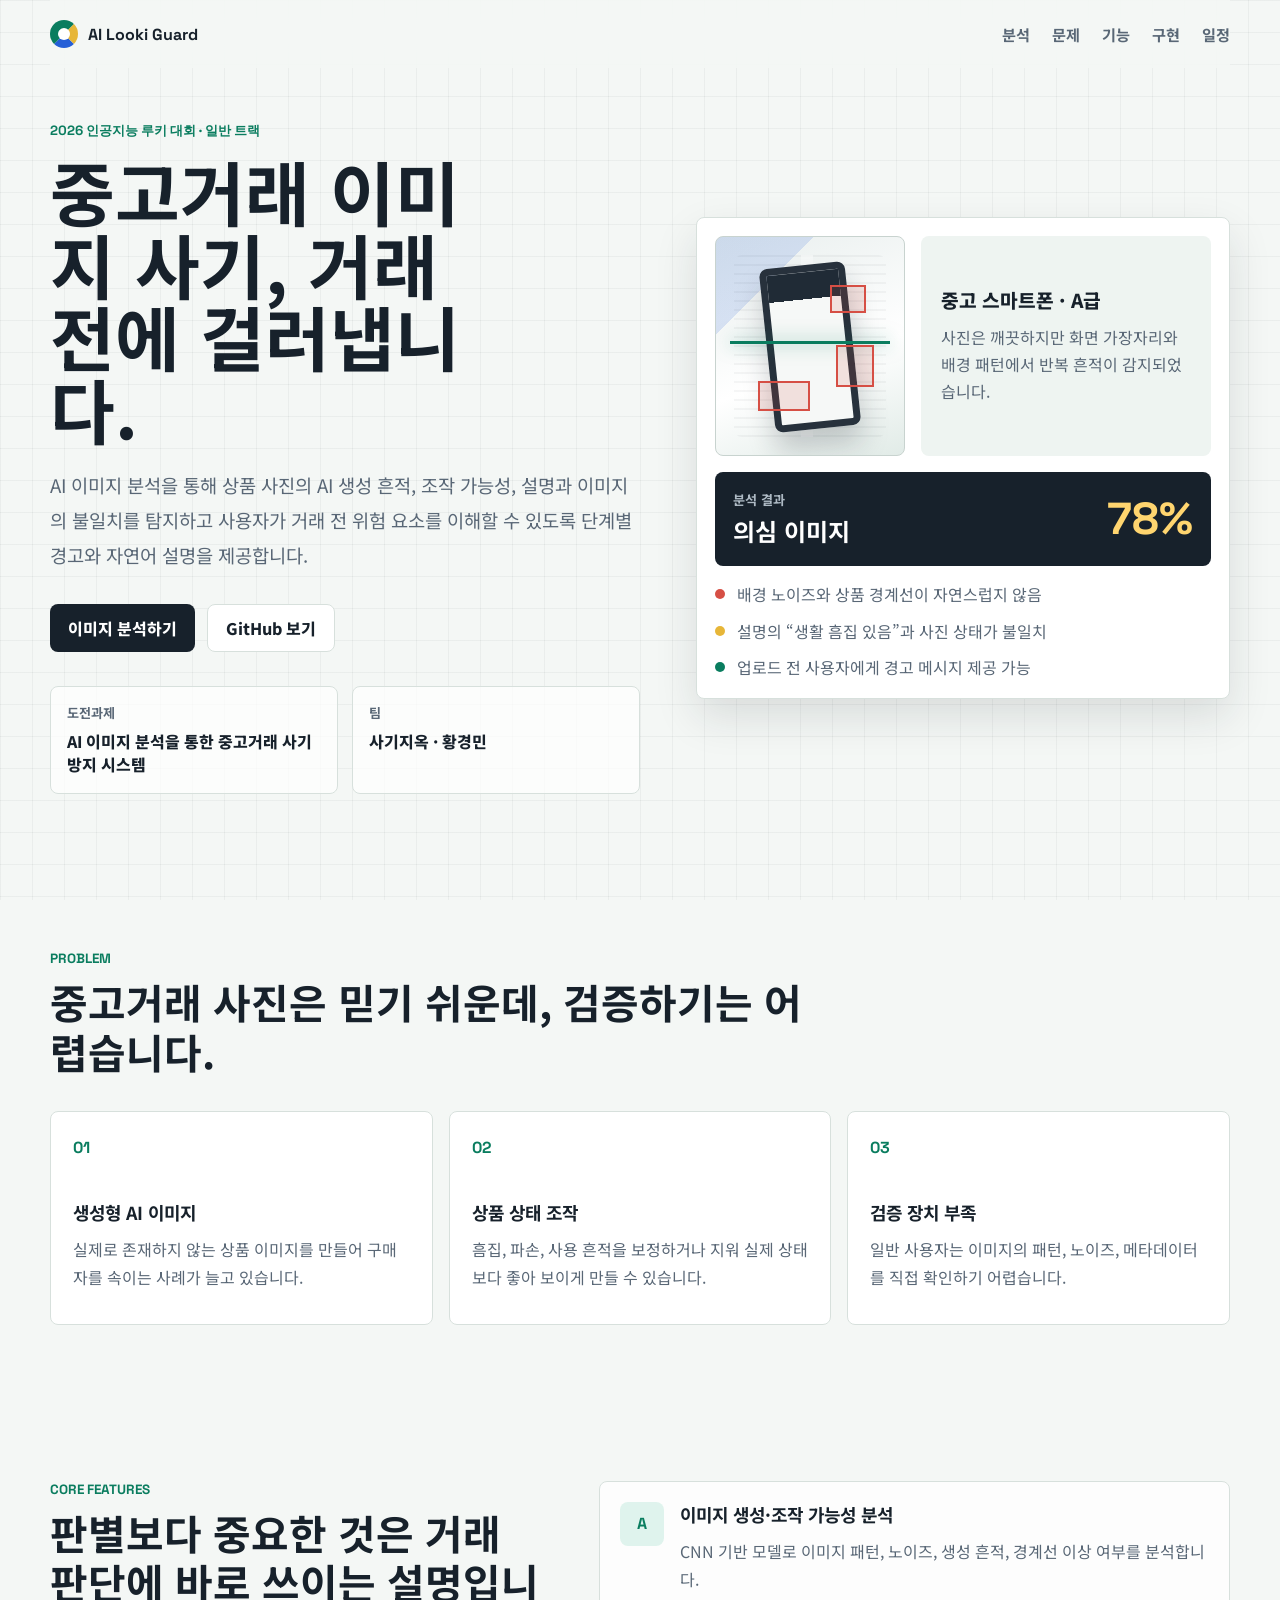
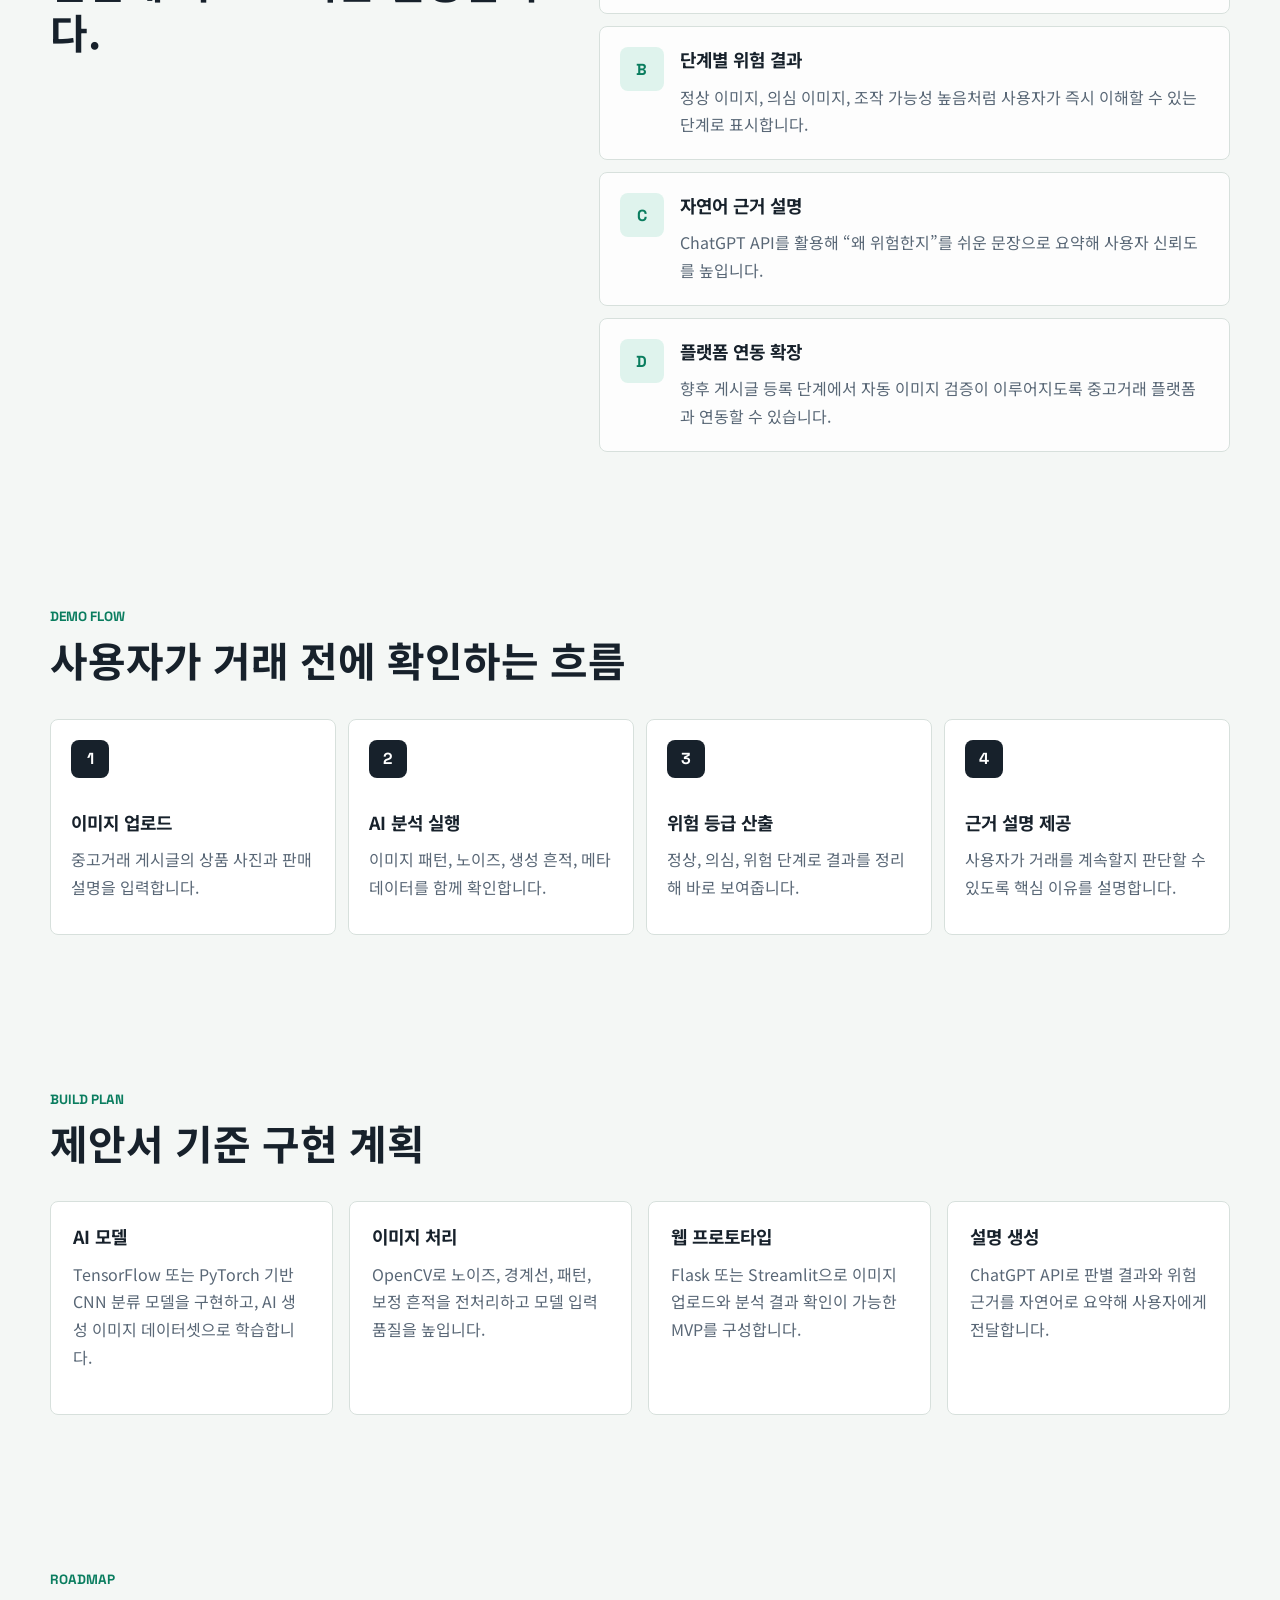
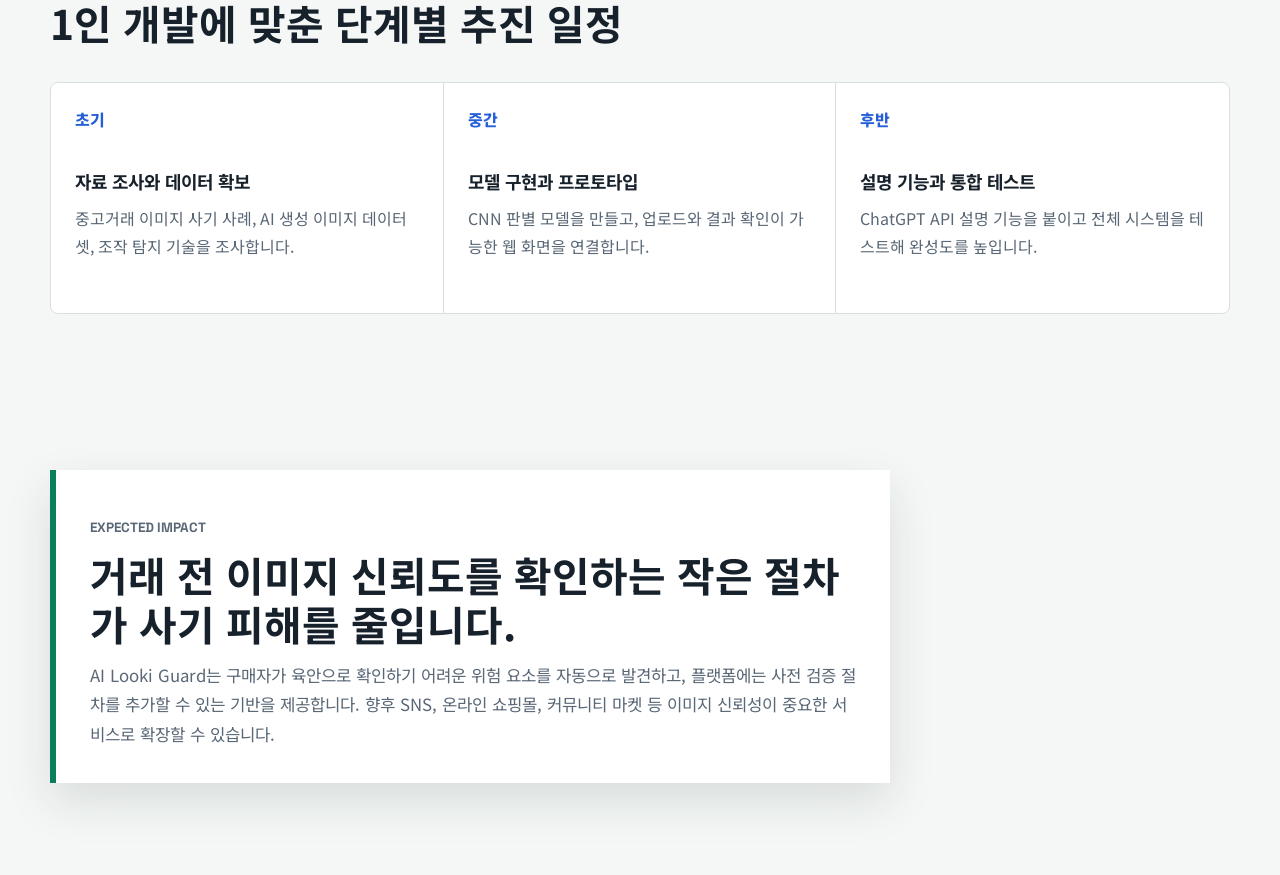
==== commit a5fe03a2: "Move scanner to separate page" ====
--- a/index.html
+++ b/index.html
@@ -15,7 +15,6 @@
     rel="stylesheet"
   >
   <link rel="stylesheet" href="styles.css">
-  <script src="script.js" defer></script>
 </head>
 <body>
   <header class="topbar">
@@ -24,7 +23,7 @@
       AI Looki Guard
     </a>
     <nav class="nav-links" aria-label="주요 섹션">
-      <a href="#scanner">분석</a>
+      <a href="scanner.html">분석</a>
       <a href="#problem">문제</a>
       <a href="#features">기능</a>
       <a href="#build">구현</a>
@@ -42,7 +41,7 @@
           사용자가 거래 전 위험 요소를 이해할 수 있도록 단계별 경고와 자연어 설명을 제공합니다.
         </p>
         <div class="hero-actions" aria-label="프로젝트 링크">
-          <a class="button button-primary" href="#scanner">
+          <a class="button button-primary" href="scanner.html">
             이미지 분석하기
           </a>
           <a class="button button-secondary" href="https://github.com/bitanaria-cyber/AI-Looki" target="_blank" rel="noreferrer">
@@ -101,87 +100,6 @@
       </aside>
     </section>
 
-    <section id="scanner" class="section scanner-section" aria-labelledby="scanner-title">
-      <div class="section-heading">
-        <p class="eyebrow">Live Scanner</p>
-        <h2 id="scanner-title">상품 이미지를 올리면 조작 가능성을 바로 계산합니다.</h2>
-      </div>
-
-      <div class="scanner-layout">
-        <section class="scanner-panel upload-panel" aria-label="이미지 업로드">
-          <label class="upload-zone" id="dropZone" for="imageInput">
-            <span class="upload-token">AI</span>
-            <strong>상품 이미지 업로드</strong>
-            <span>JPG, PNG, WebP</span>
-          </label>
-          <input class="sr-only" id="imageInput" type="file" accept="image/png,image/jpeg,image/webp">
-
-          <label class="field-label" for="listingText">판매 설명</label>
-          <textarea
-            id="listingText"
-            rows="4"
-            placeholder="예: 생활 흠집 조금 있는 A급 스마트폰입니다."
-          ></textarea>
-
-          <div class="scanner-actions">
-            <button class="button button-primary" id="analyzeButton" type="button" disabled>분석 실행</button>
-            <button class="button button-secondary" id="resetButton" type="button">초기화</button>
-          </div>
-
-          <div class="preview-box">
-            <img id="previewImage" alt="업로드한 상품 이미지 미리보기">
-            <div class="preview-placeholder" id="previewPlaceholder">미리보기 대기</div>
-          </div>
-          <p class="preview-meta" id="previewMeta">선택된 이미지가 없습니다.</p>
-        </section>
-
-        <section class="scanner-panel result-panel" aria-label="분석 결과">
-          <div class="result-topline">
-            <span class="verdict-badge neutral" id="resultBadge">대기</span>
-            <span class="model-chip">On-device analysis</span>
-          </div>
-
-          <div class="risk-meter">
-            <div class="risk-ring" id="riskRing">
-              <strong id="riskValue">--</strong>
-              <span>%</span>
-            </div>
-            <div>
-              <h3 id="resultTitle">이미지를 업로드하세요</h3>
-              <p id="resultSummary">분석 결과가 여기에 표시됩니다.</p>
-            </div>
-          </div>
-
-          <div class="meter-bar" aria-hidden="true">
-            <span id="meterFill"></span>
-          </div>
-
-          <ul class="result-list" id="reasonList">
-            <li>이미지 선택 후 분석을 실행하면 주요 의심 근거가 정리됩니다.</li>
-          </ul>
-
-          <div class="metric-grid" id="metricGrid">
-            <article>
-              <span>메타데이터</span>
-              <strong>--</strong>
-            </article>
-            <article>
-              <span>압축 흔적</span>
-              <strong>--</strong>
-            </article>
-            <article>
-              <span>노이즈 균일도</span>
-              <strong>--</strong>
-            </article>
-            <article>
-              <span>패턴 반복</span>
-              <strong>--</strong>
-            </article>
-          </div>
-        </section>
-      </div>
-    </section>
-
     <section id="problem" class="section problem-section" aria-labelledby="problem-title">
       <div class="section-heading">
         <p class="eyebrow">Problem</p>
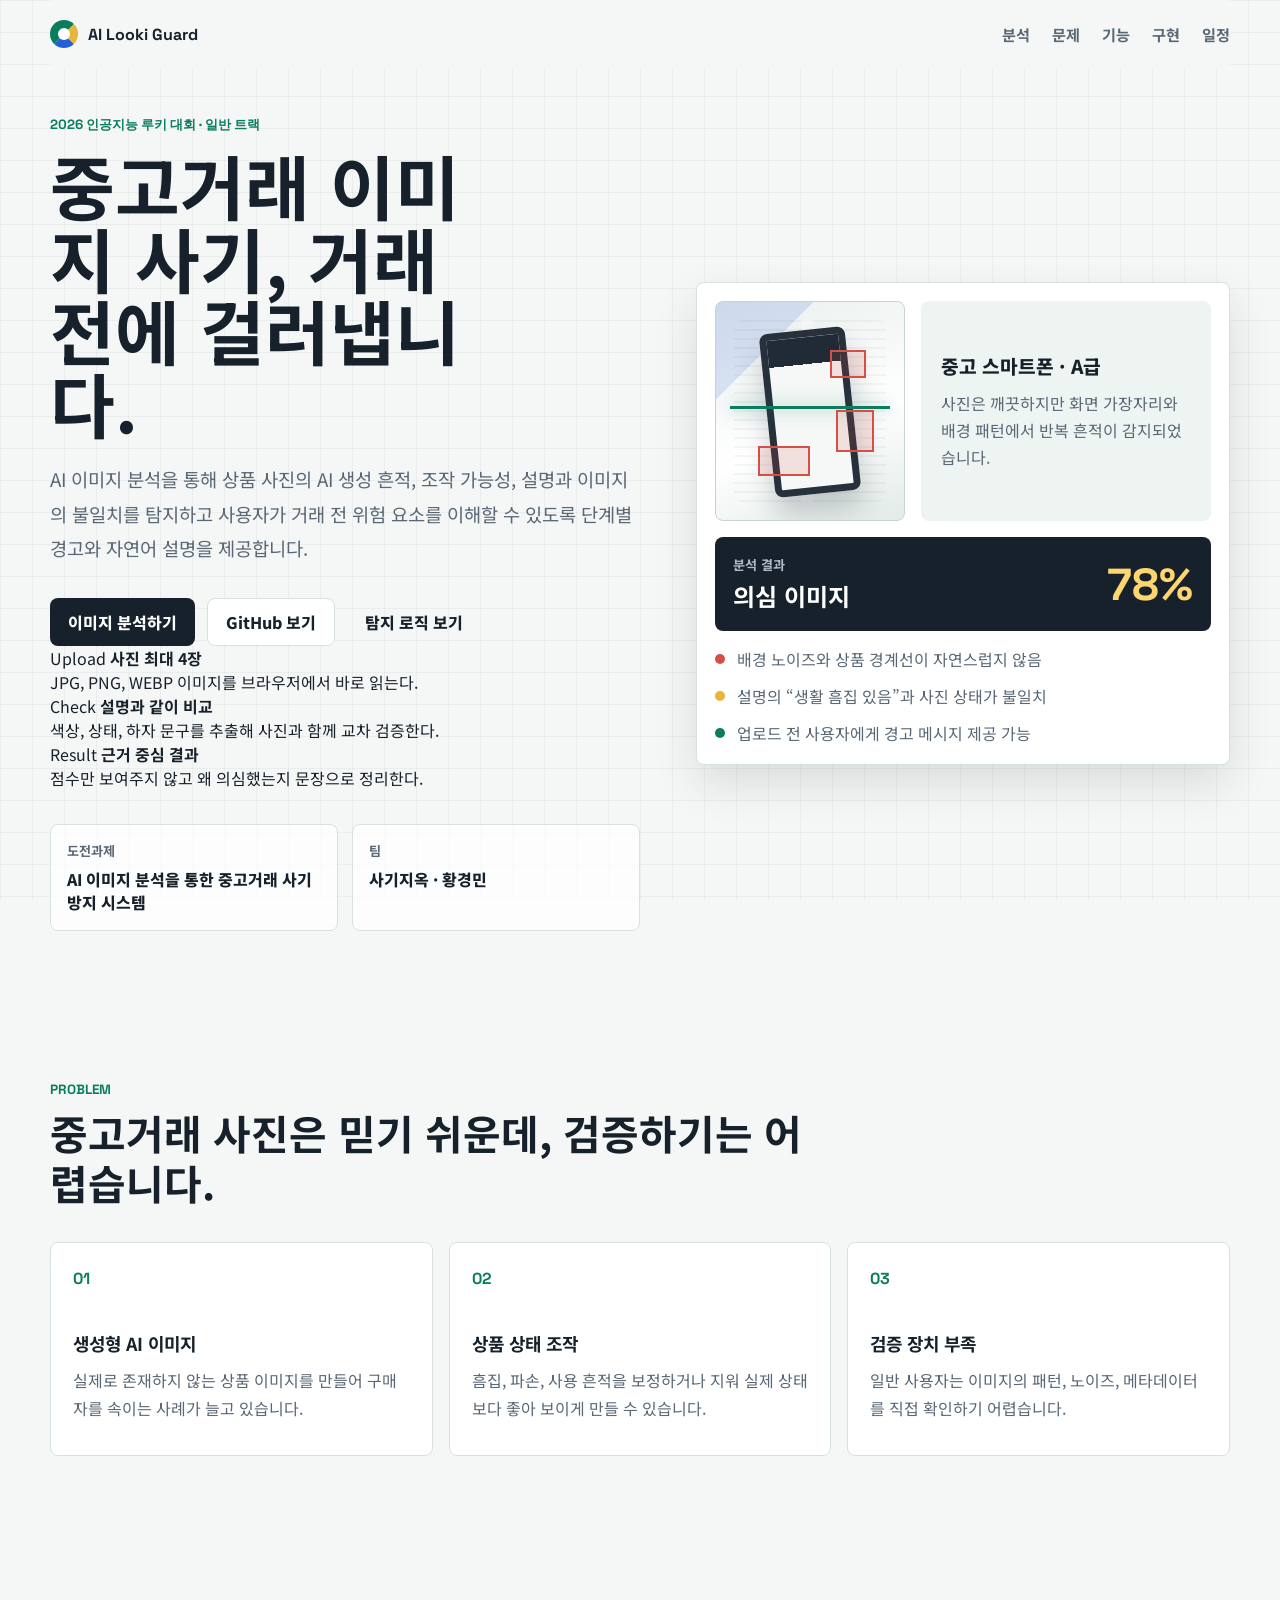
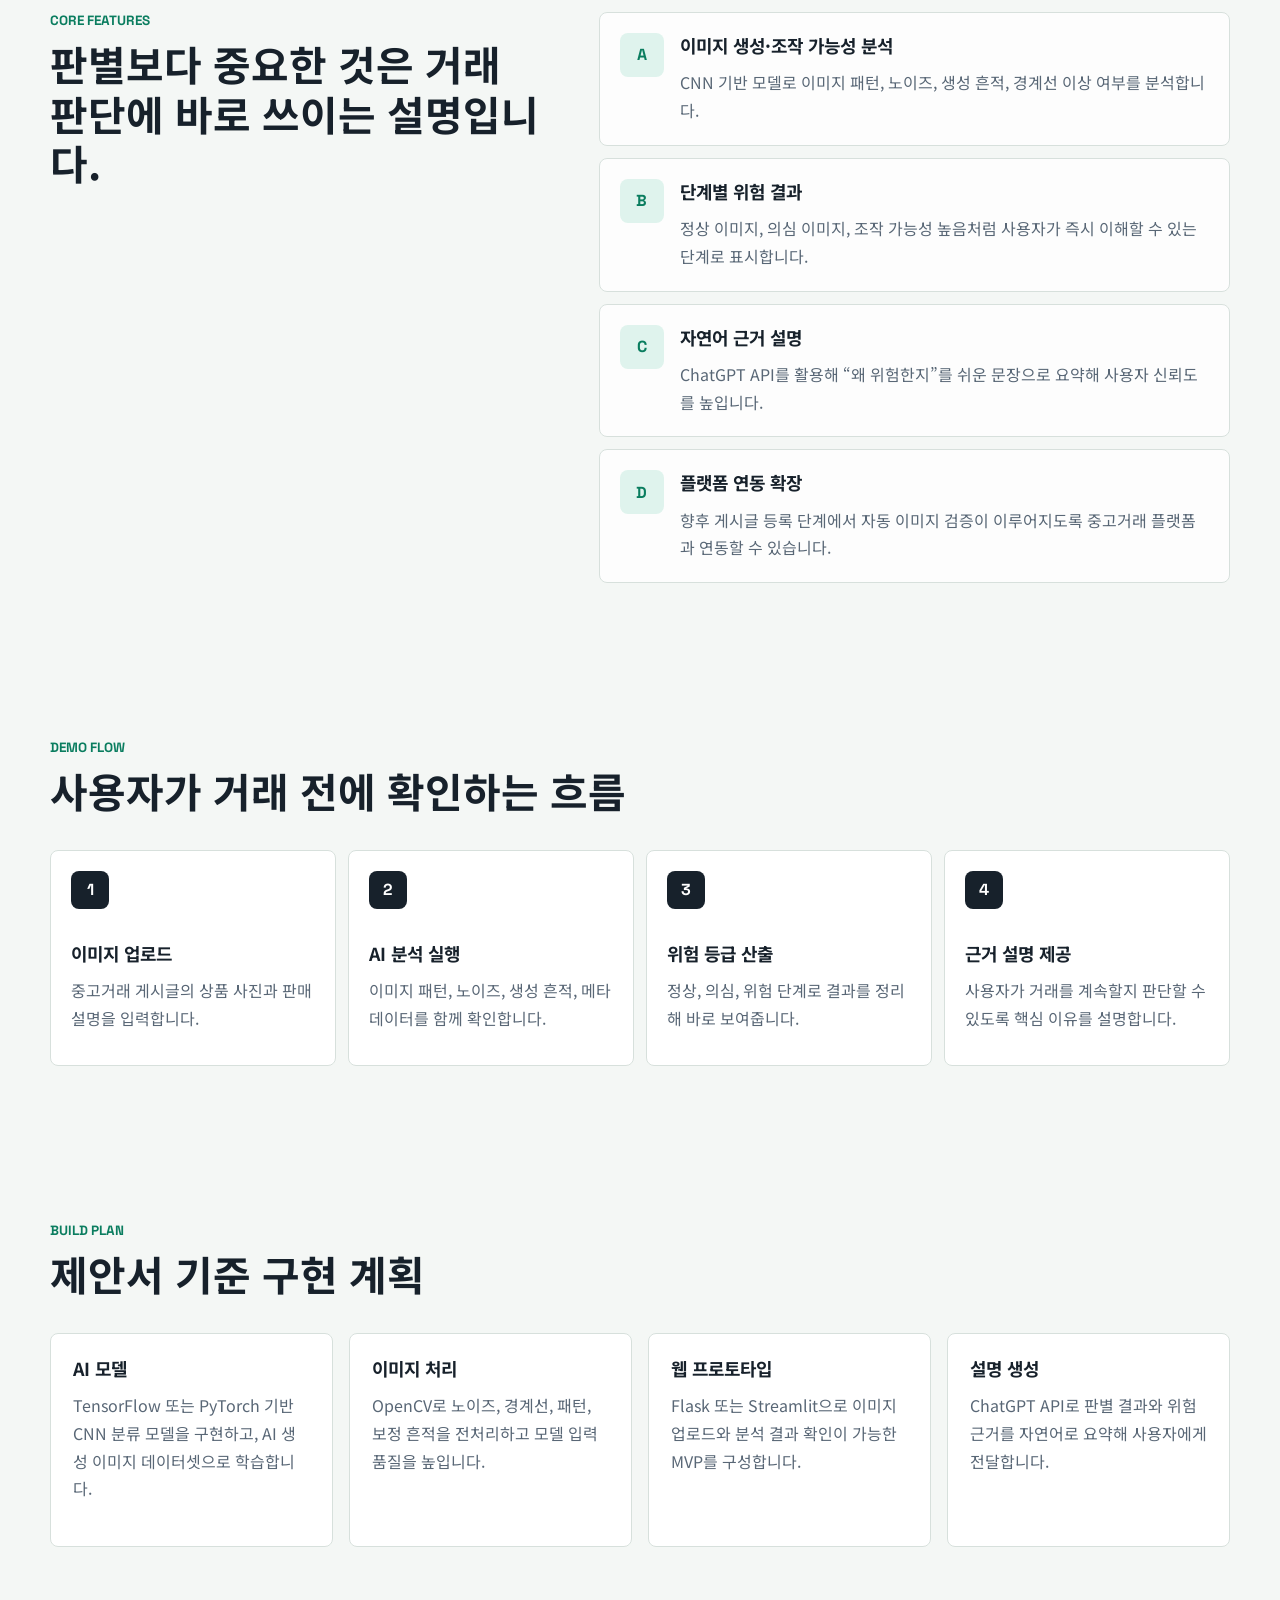
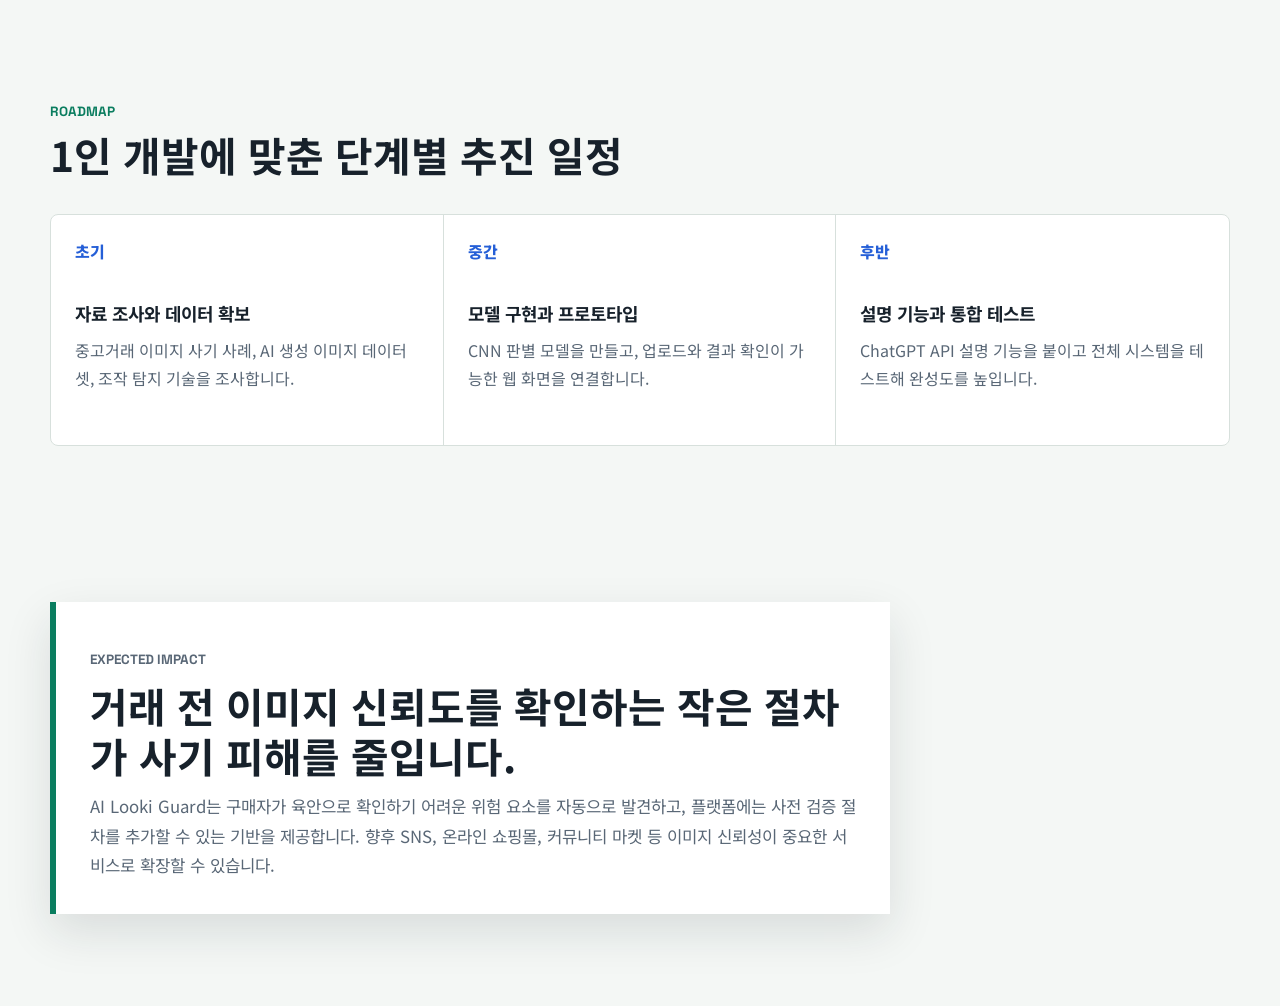
==== commit 7ae1e7b5: "Split AI Looki into analyzer, proposal, and logic pages" ====
--- a/index.html
+++ b/index.html
@@ -47,6 +47,27 @@
           <a class="button button-secondary" href="https://github.com/bitanaria-cyber/AI-Looki" target="_blank" rel="noreferrer">
             GitHub 보기
           </a>
+          <a class="button button-ghost" href="logic.html">
+            탐지 로직 보기
+          </a>
+        </div>
+
+        <div class="hero-mini-grid">
+          <article class="panel-soft hero-mini-card">
+            <span class="card-label">Upload</span>
+            <strong>사진 최대 4장</strong>
+            <p>JPG, PNG, WEBP 이미지를 브라우저에서 바로 읽는다.</p>
+          </article>
+          <article class="panel-soft hero-mini-card">
+            <span class="card-label">Check</span>
+            <strong>설명과 같이 비교</strong>
+            <p>색상, 상태, 하자 문구를 추출해 사진과 함께 교차 검증한다.</p>
+          </article>
+          <article class="panel-soft hero-mini-card">
+            <span class="card-label">Result</span>
+            <strong>근거 중심 결과</strong>
+            <p>점수만 보여주지 않고 왜 의심했는지 문장으로 정리한다.</p>
+          </article>
         </div>
         <dl class="team-meta" aria-label="제안서 정보">
           <div>
@@ -251,5 +272,6 @@
       </div>
     </section>
   </main>
+  <script defer src="app.js"></script>
 </body>
 </html>
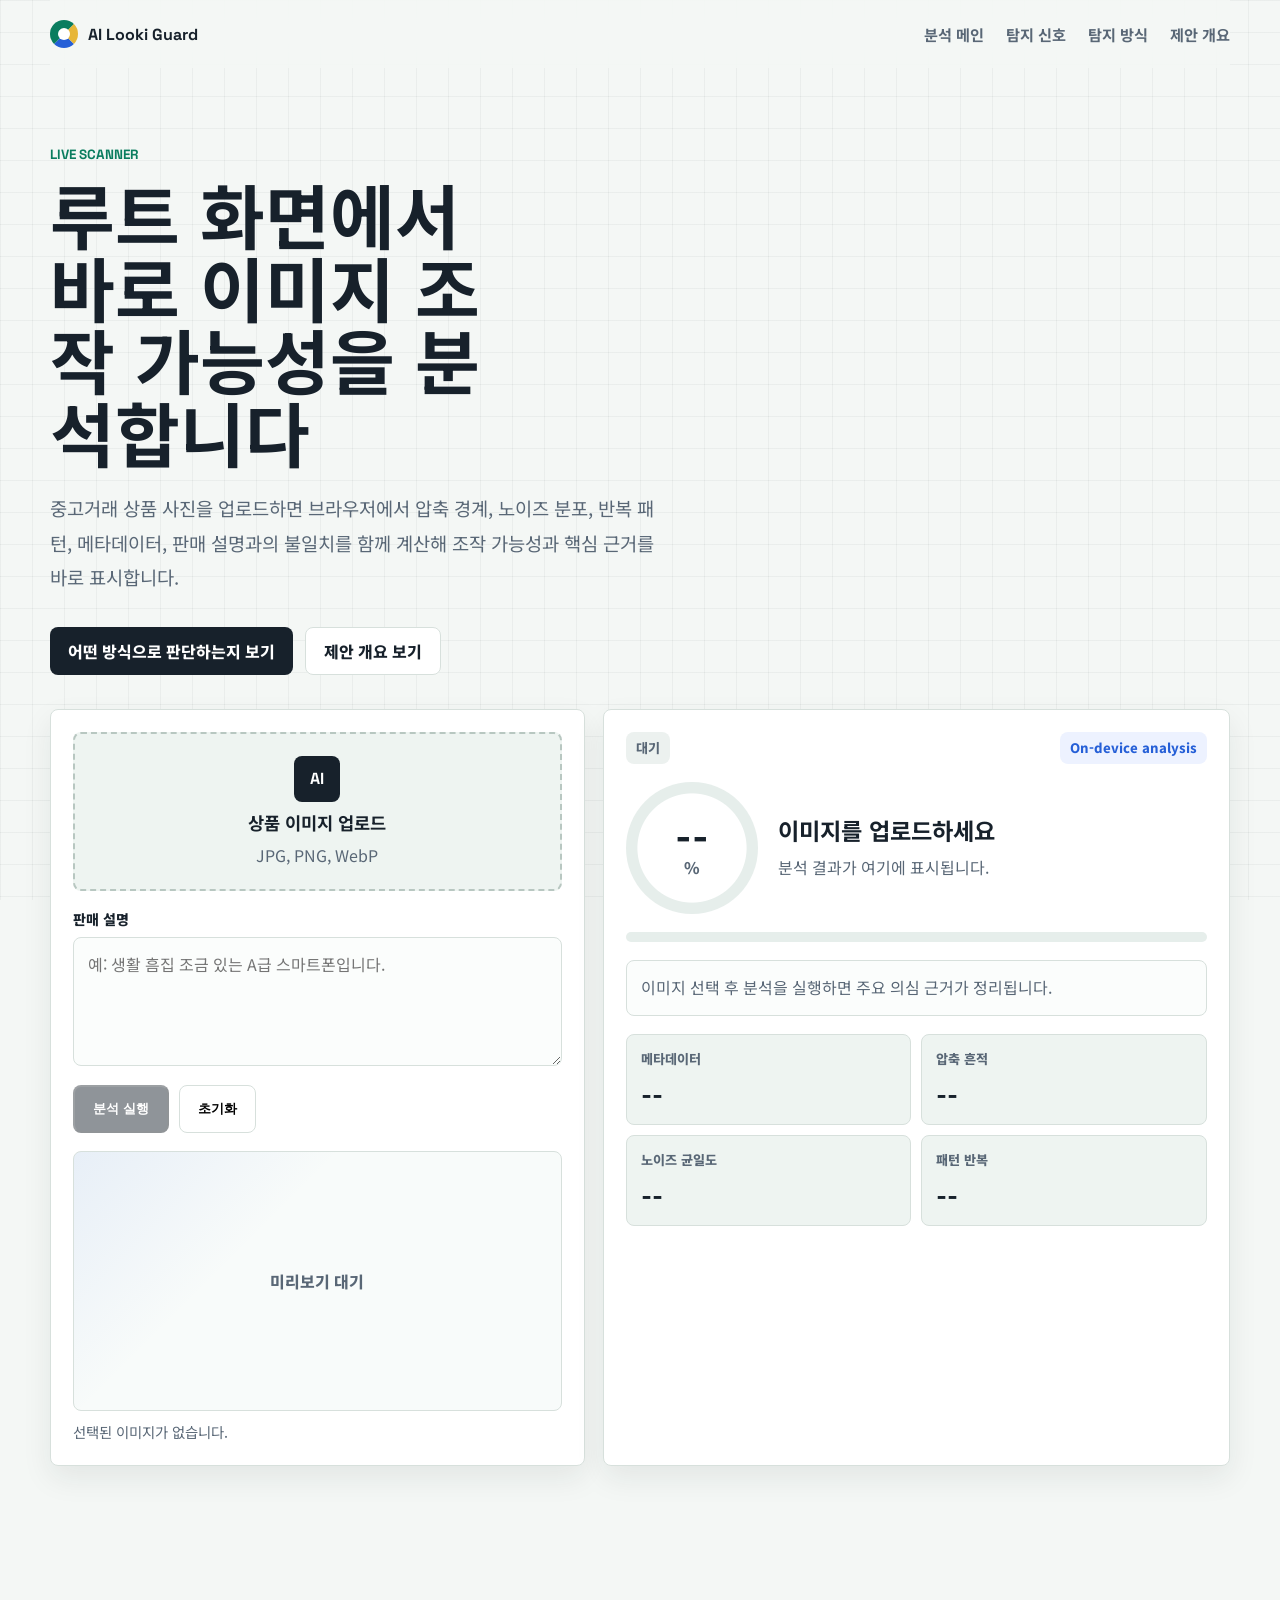
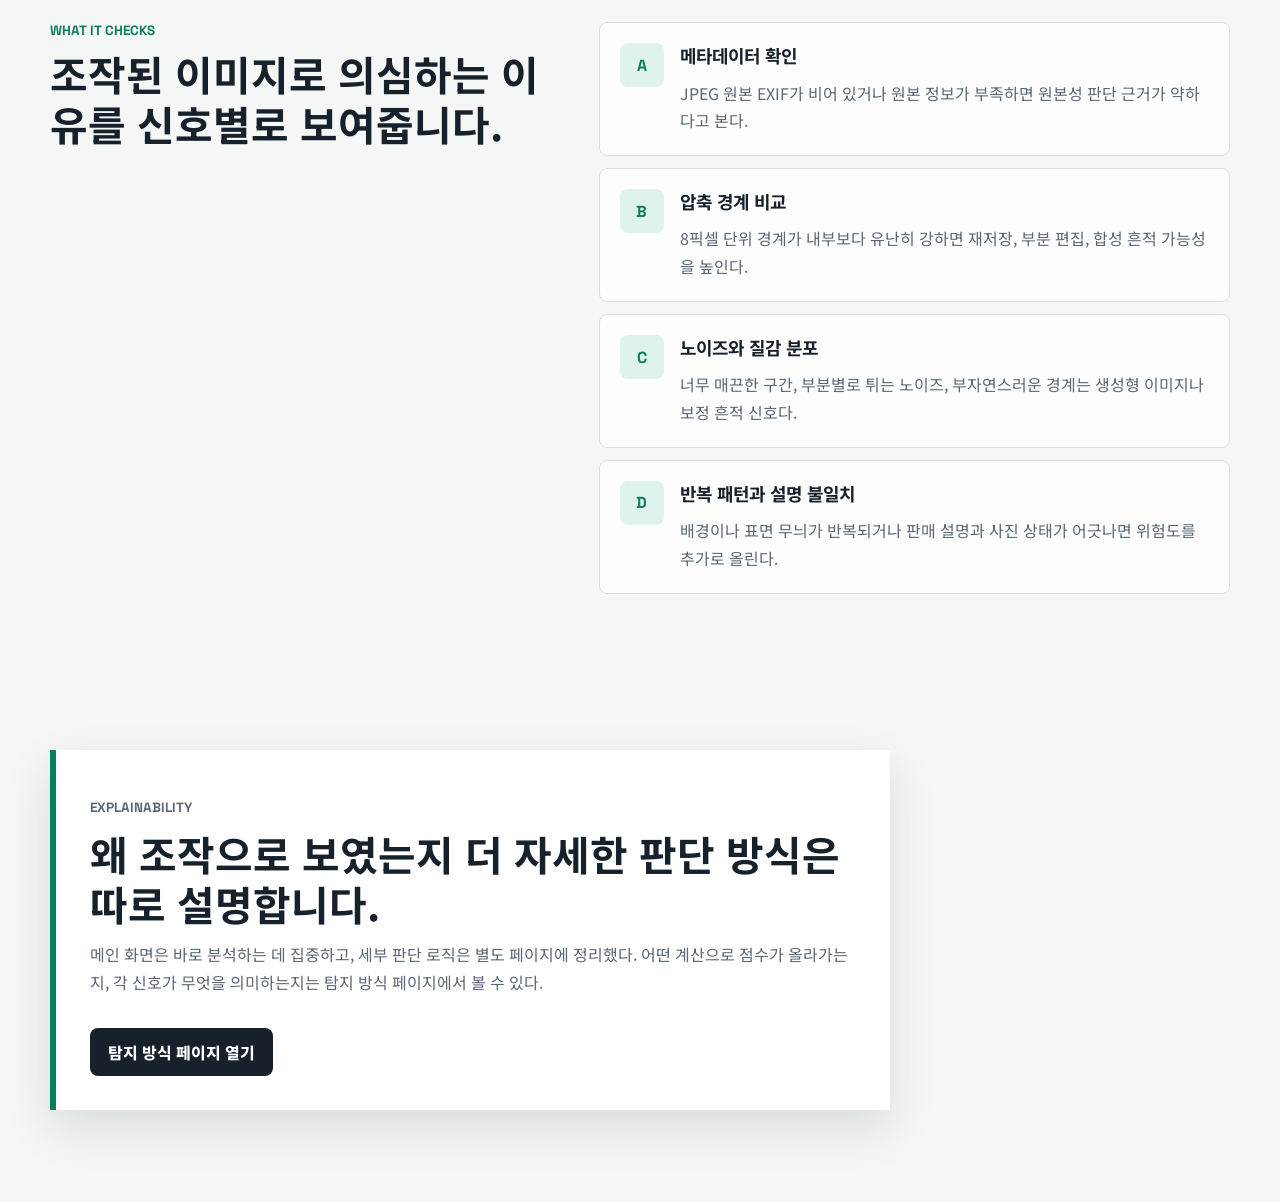
==== commit 4a30752c: "Make scanner the root page and add logic explainer" ====
--- a/index.html
+++ b/index.html
@@ -3,10 +3,10 @@
 <head>
   <meta charset="UTF-8">
   <meta name="viewport" content="width=device-width, initial-scale=1.0">
-  <title>AI Looki Guard | 중고거래 이미지 사기 방지 시스템</title>
+  <title>이미지 진위 판별 | AI Looki Guard</title>
   <meta
     name="description"
-    content="AI 이미지 분석으로 중고거래 상품 이미지의 생성, 조작 가능성을 탐지하고 사용자에게 단계별 위험 설명을 제공하는 프로젝트입니다."
+    content="중고거래 상품 이미지를 업로드하면 이미지 조작 가능성과 위험 근거를 브라우저에서 분석합니다."
   >
   <link rel="preconnect" href="https://fonts.googleapis.com">
   <link rel="preconnect" href="https://fonts.gstatic.com" crossorigin>
@@ -15,263 +15,162 @@
     rel="stylesheet"
   >
   <link rel="stylesheet" href="styles.css">
+  <script src="script.js" defer></script>
 </head>
 <body>
   <header class="topbar">
-    <a class="brand" href="#top" aria-label="AI Looki Guard 홈">
+    <a class="brand" href="index.html" aria-label="AI Looki Guard 홈">
       <span class="brand-mark" aria-hidden="true"></span>
       AI Looki Guard
     </a>
     <nav class="nav-links" aria-label="주요 섹션">
-      <a href="scanner.html">분석</a>
-      <a href="#problem">문제</a>
-      <a href="#features">기능</a>
-      <a href="#build">구현</a>
-      <a href="#roadmap">일정</a>
+      <a href="#scanner">분석 메인</a>
+      <a href="#signals">탐지 신호</a>
+      <a href="logic.html">탐지 방식</a>
+      <a href="proposal.html">제안 개요</a>
     </nav>
   </header>
 
   <main id="top">
-    <section class="hero" aria-labelledby="hero-title">
-      <div class="hero-copy">
-        <p class="eyebrow">2026 인공지능 루키 대회 · 일반 트랙</p>
-        <h1 id="hero-title">중고거래 이미지 사기, 거래 전에 걸러냅니다.</h1>
+    <section id="scanner" class="section scanner-section scanner-page" aria-labelledby="scanner-title">
+      <div class="section-heading">
+        <p class="eyebrow">Live Scanner</p>
+        <h1 id="scanner-title">루트 화면에서 바로 이미지 조작 가능성을 분석합니다</h1>
         <p class="hero-lead">
-          AI 이미지 분석을 통해 상품 사진의 AI 생성 흔적, 조작 가능성, 설명과 이미지의 불일치를 탐지하고
-          사용자가 거래 전 위험 요소를 이해할 수 있도록 단계별 경고와 자연어 설명을 제공합니다.
+          중고거래 상품 사진을 업로드하면 브라우저에서 압축 경계, 노이즈 분포, 반복 패턴, 메타데이터,
+          판매 설명과의 불일치를 함께 계산해 조작 가능성과 핵심 근거를 바로 표시합니다.
         </p>
-        <div class="hero-actions" aria-label="프로젝트 링크">
-          <a class="button button-primary" href="scanner.html">
-            이미지 분석하기
-          </a>
-          <a class="button button-secondary" href="https://github.com/bitanaria-cyber/AI-Looki" target="_blank" rel="noreferrer">
-            GitHub 보기
-          </a>
-          <a class="button button-ghost" href="logic.html">
-            탐지 로직 보기
-          </a>
+        <div class="hero-actions" aria-label="분석 관련 링크">
+          <a class="button button-primary" href="logic.html">어떤 방식으로 판단하는지 보기</a>
+          <a class="button button-secondary" href="proposal.html">제안 개요 보기</a>
         </div>
-
-        <div class="hero-mini-grid">
-          <article class="panel-soft hero-mini-card">
-            <span class="card-label">Upload</span>
-            <strong>사진 최대 4장</strong>
-            <p>JPG, PNG, WEBP 이미지를 브라우저에서 바로 읽는다.</p>
-          </article>
-          <article class="panel-soft hero-mini-card">
-            <span class="card-label">Check</span>
-            <strong>설명과 같이 비교</strong>
-            <p>색상, 상태, 하자 문구를 추출해 사진과 함께 교차 검증한다.</p>
-          </article>
-          <article class="panel-soft hero-mini-card">
-            <span class="card-label">Result</span>
-            <strong>근거 중심 결과</strong>
-            <p>점수만 보여주지 않고 왜 의심했는지 문장으로 정리한다.</p>
-          </article>
-        </div>
-        <dl class="team-meta" aria-label="제안서 정보">
-          <div>
-            <dt>도전과제</dt>
-            <dd>AI 이미지 분석을 통한 중고거래 사기 방지 시스템</dd>
-          </div>
-          <div>
-            <dt>팀</dt>
-            <dd>사기지옥 · 황경민</dd>
-          </div>
-        </dl>
       </div>
 
-      <aside class="scan-board" aria-label="AI 분석 결과 예시">
-        <div class="listing-preview">
-          <div class="sample-photo" role="img" aria-label="중고 스마트폰 상품 사진 분석 예시">
-            <span class="phone-body"></span>
-            <span class="scan-line"></span>
-            <span class="heat heat-a"></span>
-            <span class="heat heat-b"></span>
-            <span class="heat heat-c"></span>
+      <div class="scanner-layout">
+        <section class="scanner-panel upload-panel" aria-label="이미지 업로드">
+          <label class="upload-zone" id="dropZone" for="imageInput">
+            <span class="upload-token">AI</span>
+            <strong>상품 이미지 업로드</strong>
+            <span>JPG, PNG, WebP</span>
+          </label>
+          <input class="sr-only" id="imageInput" type="file" accept="image/png,image/jpeg,image/webp">
+
+          <label class="field-label" for="listingText">판매 설명</label>
+          <textarea
+            id="listingText"
+            rows="4"
+            placeholder="예: 생활 흠집 조금 있는 A급 스마트폰입니다."
+          ></textarea>
+
+          <div class="scanner-actions">
+            <button class="button button-primary" id="analyzeButton" type="button" disabled>분석 실행</button>
+            <button class="button button-secondary" id="resetButton" type="button">초기화</button>
           </div>
-          <div class="listing-copy">
-            <p class="listing-title">중고 스마트폰 · A급</p>
-            <p>사진은 깨끗하지만 화면 가장자리와 배경 패턴에서 반복 흔적이 감지되었습니다.</p>
+
+          <div class="preview-box">
+            <img id="previewImage" alt="업로드한 상품 이미지 미리보기">
+            <div class="preview-placeholder" id="previewPlaceholder">미리보기 대기</div>
           </div>
-        </div>
+          <p class="preview-meta" id="previewMeta">선택된 이미지가 없습니다.</p>
+        </section>
 
-        <div class="risk-summary">
-          <div>
-            <span class="label">분석 결과</span>
-            <strong>의심 이미지</strong>
+        <section class="scanner-panel result-panel" aria-label="분석 결과">
+          <div class="result-topline">
+            <span class="verdict-badge neutral" id="resultBadge">대기</span>
+            <span class="model-chip">On-device analysis</span>
           </div>
-          <span class="score">78%</span>
-        </div>
 
-        <ul class="signal-list">
-          <li>
-            <span class="signal-dot warning"></span>
-            배경 노이즈와 상품 경계선이 자연스럽지 않음
-          </li>
-          <li>
-            <span class="signal-dot caution"></span>
-            설명의 “생활 흠집 있음”과 사진 상태가 불일치
-          </li>
-          <li>
-            <span class="signal-dot ok"></span>
-            업로드 전 사용자에게 경고 메시지 제공 가능
-          </li>
-        </ul>
-      </aside>
-    </section>
+          <div class="risk-meter">
+            <div class="risk-ring" id="riskRing">
+              <strong id="riskValue">--</strong>
+              <span>%</span>
+            </div>
+            <div>
+              <h3 id="resultTitle">이미지를 업로드하세요</h3>
+              <p id="resultSummary">분석 결과가 여기에 표시됩니다.</p>
+            </div>
+          </div>
 
-    <section id="problem" class="section problem-section" aria-labelledby="problem-title">
-      <div class="section-heading">
-        <p class="eyebrow">Problem</p>
-        <h2 id="problem-title">중고거래 사진은 믿기 쉬운데, 검증하기는 어렵습니다.</h2>
-      </div>
-      <div class="problem-grid">
-        <article class="info-card">
-          <span class="card-number">01</span>
-          <h3>생성형 AI 이미지</h3>
-          <p>실제로 존재하지 않는 상품 이미지를 만들어 구매자를 속이는 사례가 늘고 있습니다.</p>
-        </article>
-        <article class="info-card">
-          <span class="card-number">02</span>
-          <h3>상품 상태 조작</h3>
-          <p>흠집, 파손, 사용 흔적을 보정하거나 지워 실제 상태보다 좋아 보이게 만들 수 있습니다.</p>
-        </article>
-        <article class="info-card">
-          <span class="card-number">03</span>
-          <h3>검증 장치 부족</h3>
-          <p>일반 사용자는 이미지의 패턴, 노이즈, 메타데이터를 직접 확인하기 어렵습니다.</p>
-        </article>
+          <div class="meter-bar" aria-hidden="true">
+            <span id="meterFill"></span>
+          </div>
+
+          <ul class="result-list" id="reasonList">
+            <li>이미지 선택 후 분석을 실행하면 주요 의심 근거가 정리됩니다.</li>
+          </ul>
+
+          <div class="metric-grid" id="metricGrid">
+            <article>
+              <span>메타데이터</span>
+              <strong>--</strong>
+            </article>
+            <article>
+              <span>압축 흔적</span>
+              <strong>--</strong>
+            </article>
+            <article>
+              <span>노이즈 균일도</span>
+              <strong>--</strong>
+            </article>
+            <article>
+              <span>패턴 반복</span>
+              <strong>--</strong>
+            </article>
+          </div>
+        </section>
       </div>
     </section>
 
-    <section id="features" class="section split-section" aria-labelledby="features-title">
+    <section id="signals" class="section split-section" aria-labelledby="signals-title">
       <div class="section-heading">
-        <p class="eyebrow">Core Features</p>
-        <h2 id="features-title">판별보다 중요한 것은 거래 판단에 바로 쓰이는 설명입니다.</h2>
+        <p class="eyebrow">What It Checks</p>
+        <h2 id="signals-title">조작된 이미지로 의심하는 이유를 신호별로 보여줍니다.</h2>
       </div>
       <div class="feature-list">
         <article class="feature-row">
           <span class="feature-index">A</span>
           <div>
-            <h3>이미지 생성·조작 가능성 분석</h3>
-            <p>CNN 기반 모델로 이미지 패턴, 노이즈, 생성 흔적, 경계선 이상 여부를 분석합니다.</p>
+            <h3>메타데이터 확인</h3>
+            <p>JPEG 원본 EXIF가 비어 있거나 원본 정보가 부족하면 원본성 판단 근거가 약하다고 본다.</p>
           </div>
         </article>
         <article class="feature-row">
           <span class="feature-index">B</span>
           <div>
-            <h3>단계별 위험 결과</h3>
-            <p>정상 이미지, 의심 이미지, 조작 가능성 높음처럼 사용자가 즉시 이해할 수 있는 단계로 표시합니다.</p>
+            <h3>압축 경계 비교</h3>
+            <p>8픽셀 단위 경계가 내부보다 유난히 강하면 재저장, 부분 편집, 합성 흔적 가능성을 높인다.</p>
           </div>
         </article>
         <article class="feature-row">
           <span class="feature-index">C</span>
           <div>
-            <h3>자연어 근거 설명</h3>
-            <p>ChatGPT API를 활용해 “왜 위험한지”를 쉬운 문장으로 요약해 사용자 신뢰도를 높입니다.</p>
+            <h3>노이즈와 질감 분포</h3>
+            <p>너무 매끈한 구간, 부분별로 튀는 노이즈, 부자연스러운 경계는 생성형 이미지나 보정 흔적 신호다.</p>
           </div>
         </article>
         <article class="feature-row">
           <span class="feature-index">D</span>
           <div>
-            <h3>플랫폼 연동 확장</h3>
-            <p>향후 게시글 등록 단계에서 자동 이미지 검증이 이루어지도록 중고거래 플랫폼과 연동할 수 있습니다.</p>
+            <h3>반복 패턴과 설명 불일치</h3>
+            <p>배경이나 표면 무늬가 반복되거나 판매 설명과 사진 상태가 어긋나면 위험도를 추가로 올린다.</p>
           </div>
         </article>
       </div>
     </section>
 
-    <section class="section workflow-section" aria-labelledby="workflow-title">
-      <div class="section-heading">
-        <p class="eyebrow">Demo Flow</p>
-        <h2 id="workflow-title">사용자가 거래 전에 확인하는 흐름</h2>
-      </div>
-      <ol class="workflow">
-        <li>
-          <span>1</span>
-          <h3>이미지 업로드</h3>
-          <p>중고거래 게시글의 상품 사진과 판매 설명을 입력합니다.</p>
-        </li>
-        <li>
-          <span>2</span>
-          <h3>AI 분석 실행</h3>
-          <p>이미지 패턴, 노이즈, 생성 흔적, 메타데이터를 함께 확인합니다.</p>
-        </li>
-        <li>
-          <span>3</span>
-          <h3>위험 등급 산출</h3>
-          <p>정상, 의심, 위험 단계로 결과를 정리해 바로 보여줍니다.</p>
-        </li>
-        <li>
-          <span>4</span>
-          <h3>근거 설명 제공</h3>
-          <p>사용자가 거래를 계속할지 판단할 수 있도록 핵심 이유를 설명합니다.</p>
-        </li>
-      </ol>
-    </section>
-
-    <section id="build" class="section build-section" aria-labelledby="build-title">
-      <div class="section-heading">
-        <p class="eyebrow">Build Plan</p>
-        <h2 id="build-title">제안서 기준 구현 계획</h2>
-      </div>
-      <div class="build-grid">
-        <article class="info-card">
-          <h3>AI 모델</h3>
-          <p>TensorFlow 또는 PyTorch 기반 CNN 분류 모델을 구현하고, AI 생성 이미지 데이터셋으로 학습합니다.</p>
-        </article>
-        <article class="info-card">
-          <h3>이미지 처리</h3>
-          <p>OpenCV로 노이즈, 경계선, 패턴, 보정 흔적을 전처리하고 모델 입력 품질을 높입니다.</p>
-        </article>
-        <article class="info-card">
-          <h3>웹 프로토타입</h3>
-          <p>Flask 또는 Streamlit으로 이미지 업로드와 분석 결과 확인이 가능한 MVP를 구성합니다.</p>
-        </article>
-        <article class="info-card">
-          <h3>설명 생성</h3>
-          <p>ChatGPT API로 판별 결과와 위험 근거를 자연어로 요약해 사용자에게 전달합니다.</p>
-        </article>
-      </div>
-    </section>
-
-    <section id="roadmap" class="section roadmap-section" aria-labelledby="roadmap-title">
-      <div class="section-heading">
-        <p class="eyebrow">Roadmap</p>
-        <h2 id="roadmap-title">1인 개발에 맞춘 단계별 추진 일정</h2>
-      </div>
-      <div class="roadmap">
-        <article>
-          <span>초기</span>
-          <h3>자료 조사와 데이터 확보</h3>
-          <p>중고거래 이미지 사기 사례, AI 생성 이미지 데이터셋, 조작 탐지 기술을 조사합니다.</p>
-        </article>
-        <article>
-          <span>중간</span>
-          <h3>모델 구현과 프로토타입</h3>
-          <p>CNN 판별 모델을 만들고, 업로드와 결과 확인이 가능한 웹 화면을 연결합니다.</p>
-        </article>
-        <article>
-          <span>후반</span>
-          <h3>설명 기능과 통합 테스트</h3>
-          <p>ChatGPT API 설명 기능을 붙이고 전체 시스템을 테스트해 완성도를 높입니다.</p>
-        </article>
-      </div>
-    </section>
-
-    <section class="section impact-section" aria-labelledby="impact-title">
+    <section class="section impact-section" aria-labelledby="logic-link-title">
       <div class="impact-copy">
-        <p class="eyebrow">Expected Impact</p>
-        <h2 id="impact-title">거래 전 이미지 신뢰도를 확인하는 작은 절차가 사기 피해를 줄입니다.</h2>
+        <p class="eyebrow">Explainability</p>
+        <h2 id="logic-link-title">왜 조작으로 보였는지 더 자세한 판단 방식은 따로 설명합니다.</h2>
         <p>
-          AI Looki Guard는 구매자가 육안으로 확인하기 어려운 위험 요소를 자동으로 발견하고,
-          플랫폼에는 사전 검증 절차를 추가할 수 있는 기반을 제공합니다. 향후 SNS, 온라인 쇼핑몰,
-          커뮤니티 마켓 등 이미지 신뢰성이 중요한 서비스로 확장할 수 있습니다.
+          메인 화면은 바로 분석하는 데 집중하고, 세부 판단 로직은 별도 페이지에 정리했다.
+          어떤 계산으로 점수가 올라가는지, 각 신호가 무엇을 의미하는지는 탐지 방식 페이지에서 볼 수 있다.
         </p>
+        <div class="hero-actions">
+          <a class="button button-primary" href="logic.html">탐지 방식 페이지 열기</a>
+        </div>
       </div>
     </section>
   </main>
-  <script defer src="app.js"></script>
 </body>
 </html>
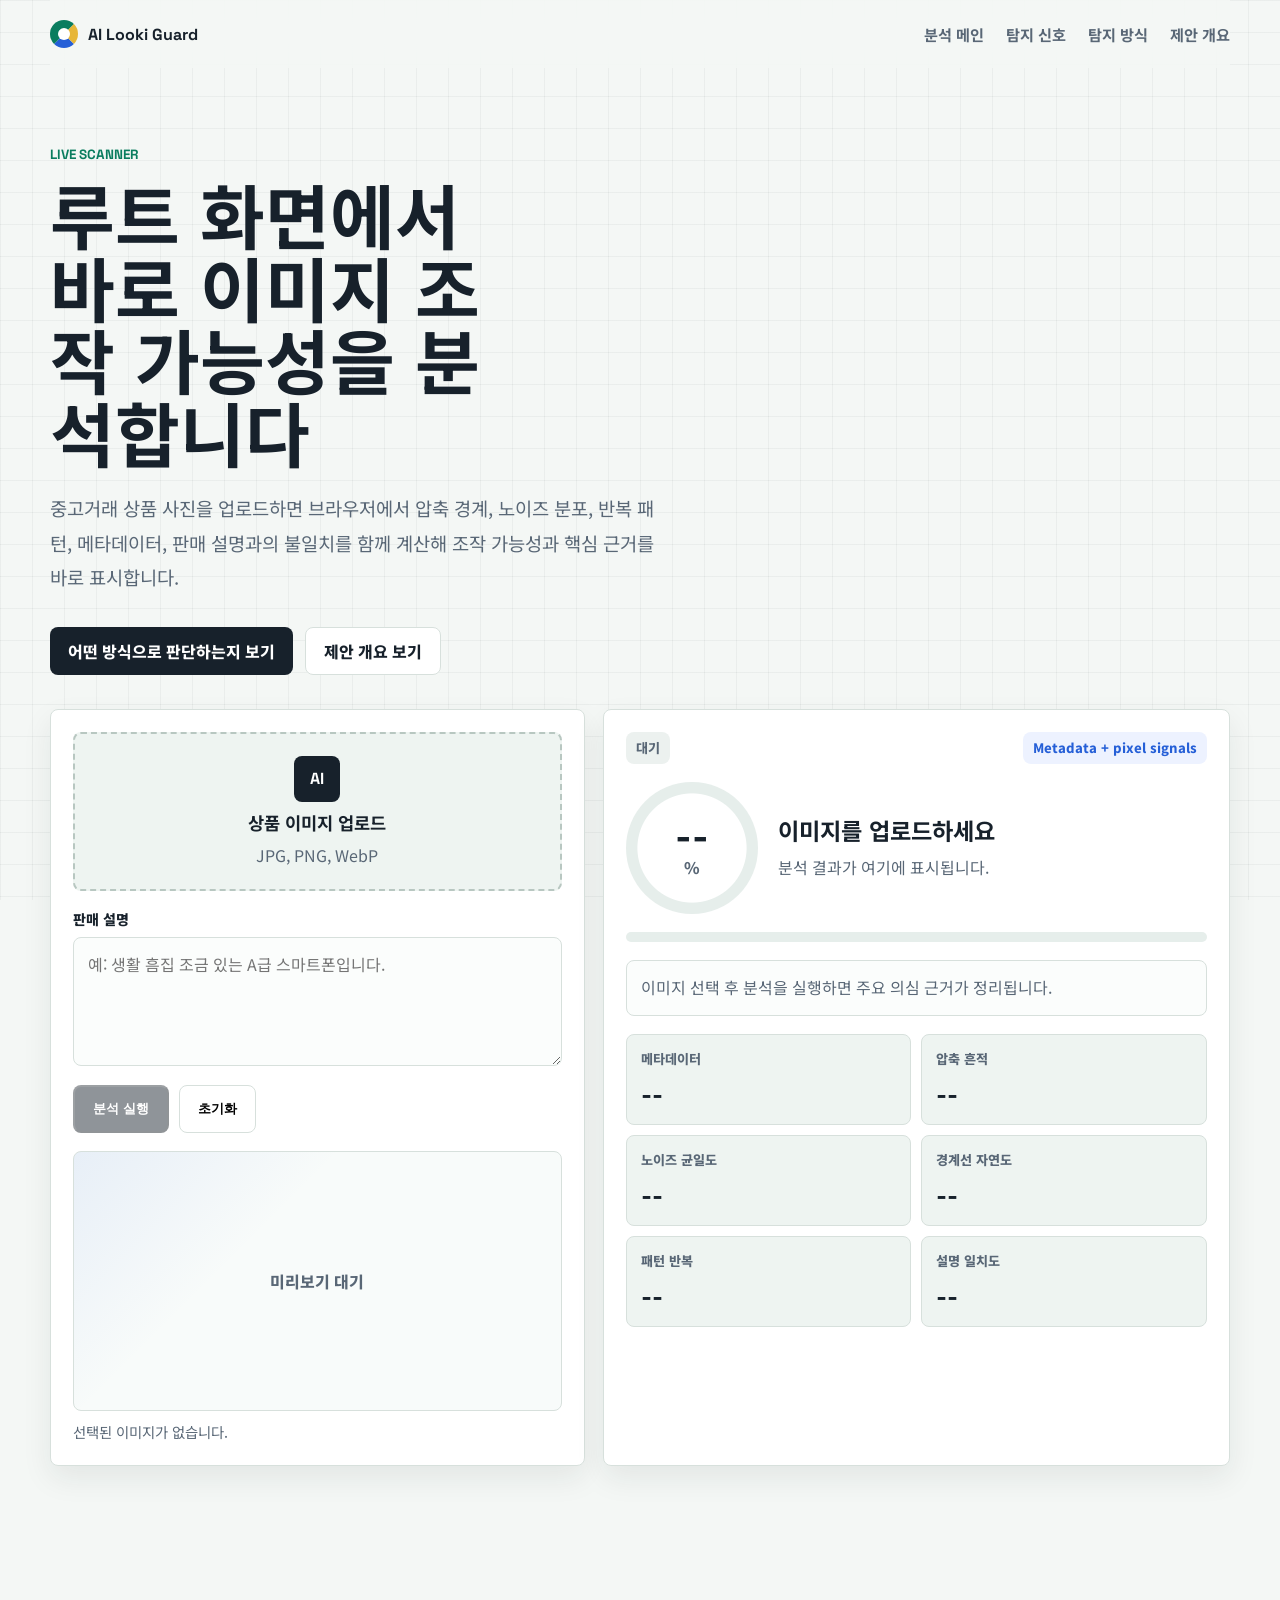
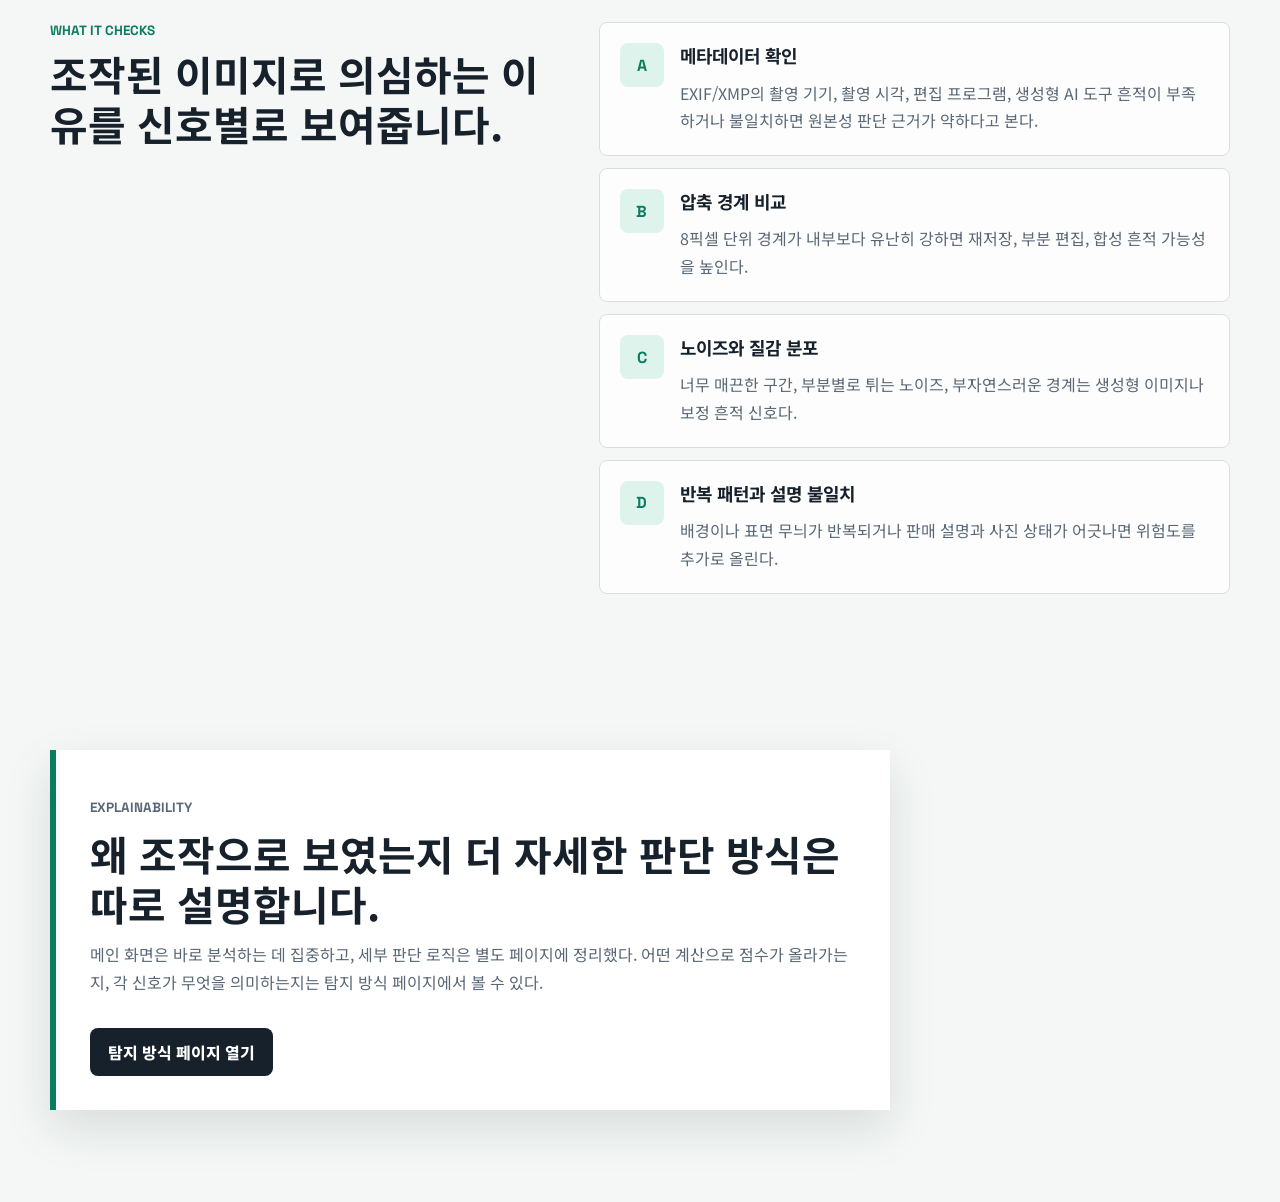
==== commit 730550de: "Add forensic metadata checks" ====
--- a/index.html
+++ b/index.html
@@ -77,7 +77,7 @@
         <section class="scanner-panel result-panel" aria-label="분석 결과">
           <div class="result-topline">
             <span class="verdict-badge neutral" id="resultBadge">대기</span>
-            <span class="model-chip">On-device analysis</span>
+            <span class="model-chip">Metadata + pixel signals</span>
           </div>
 
           <div class="risk-meter">
@@ -113,7 +113,15 @@
               <strong>--</strong>
             </article>
             <article>
+              <span>경계선 자연도</span>
+              <strong>--</strong>
+            </article>
+            <article>
               <span>패턴 반복</span>
+              <strong>--</strong>
+            </article>
+            <article>
+              <span>설명 일치도</span>
               <strong>--</strong>
             </article>
           </div>
@@ -131,7 +139,7 @@
           <span class="feature-index">A</span>
           <div>
             <h3>메타데이터 확인</h3>
-            <p>JPEG 원본 EXIF가 비어 있거나 원본 정보가 부족하면 원본성 판단 근거가 약하다고 본다.</p>
+            <p>EXIF/XMP의 촬영 기기, 촬영 시각, 편집 프로그램, 생성형 AI 도구 흔적이 부족하거나 불일치하면 원본성 판단 근거가 약하다고 본다.</p>
           </div>
         </article>
         <article class="feature-row">
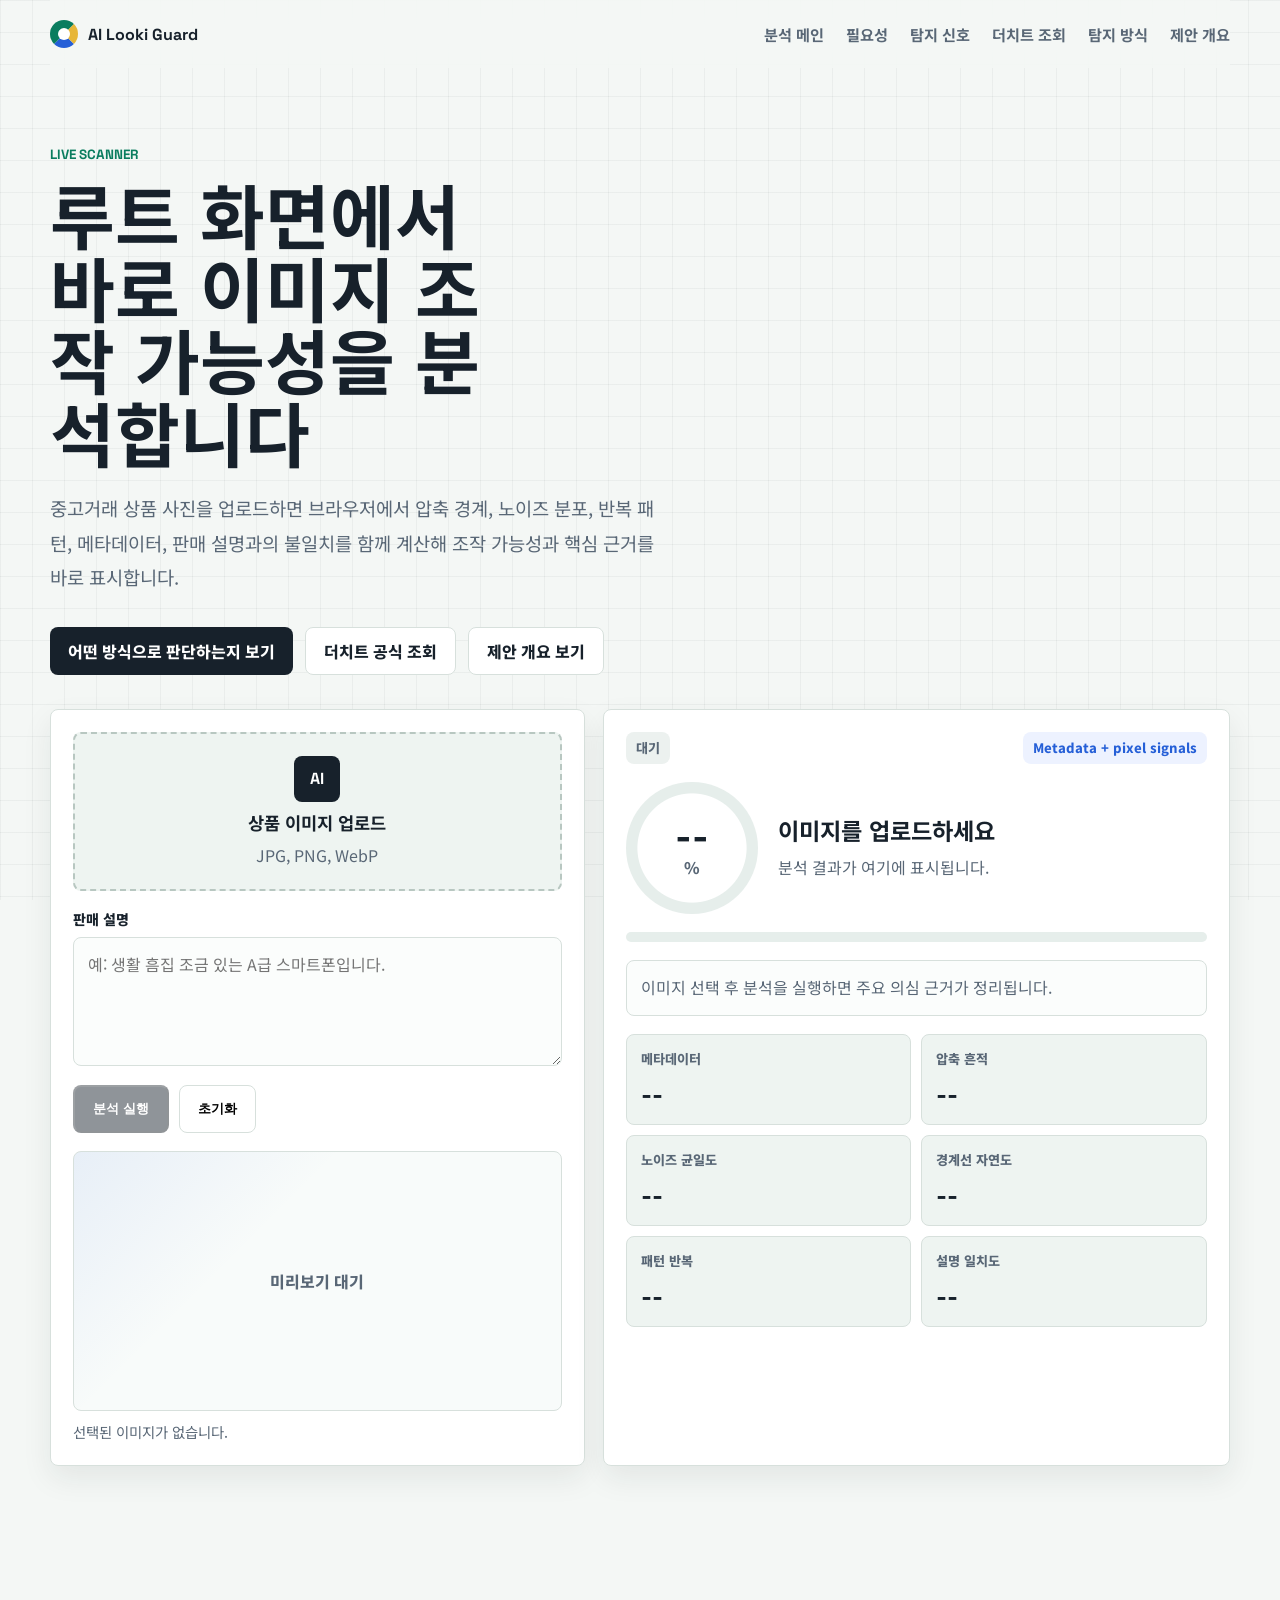
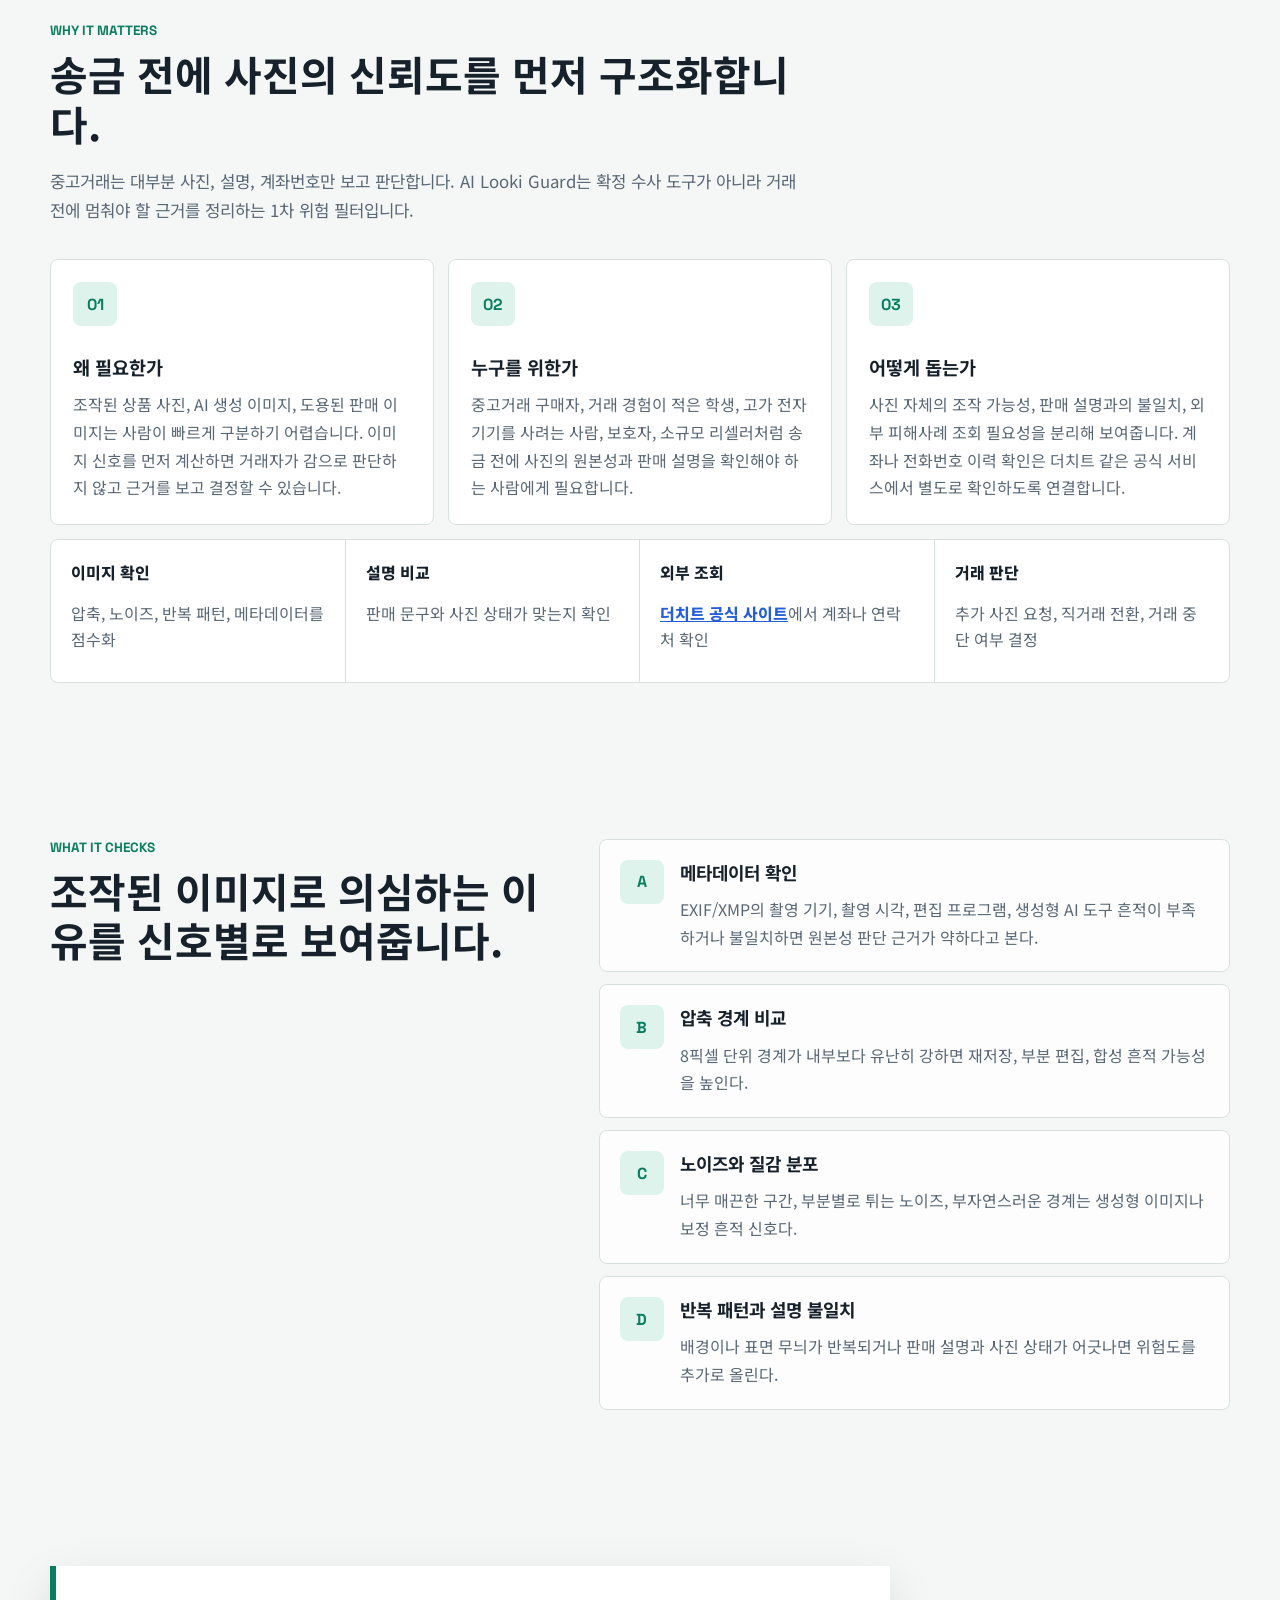
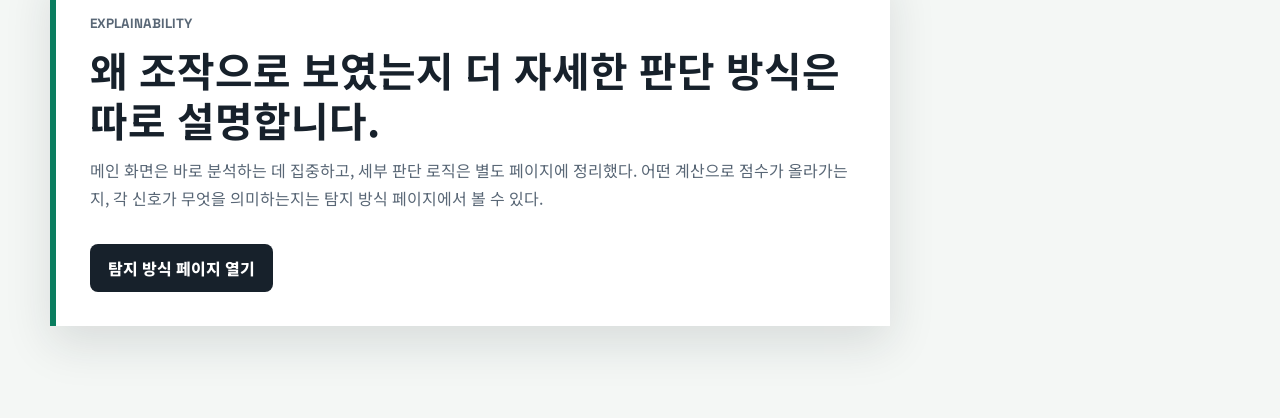
==== commit 1b250df1: "Update homepage purpose section" ====
--- a/index.html
+++ b/index.html
@@ -25,7 +25,9 @@
     </a>
     <nav class="nav-links" aria-label="주요 섹션">
       <a href="#scanner">분석 메인</a>
+      <a href="#purpose">필요성</a>
       <a href="#signals">탐지 신호</a>
+      <a href="https://thecheat.co.kr/" target="_blank" rel="noopener noreferrer">더치트 조회</a>
       <a href="logic.html">탐지 방식</a>
       <a href="proposal.html">제안 개요</a>
     </nav>
@@ -42,6 +44,7 @@
         </p>
         <div class="hero-actions" aria-label="분석 관련 링크">
           <a class="button button-primary" href="logic.html">어떤 방식으로 판단하는지 보기</a>
+          <a class="button button-secondary" href="https://thecheat.co.kr/" target="_blank" rel="noopener noreferrer">더치트 공식 조회</a>
           <a class="button button-secondary" href="proposal.html">제안 개요 보기</a>
         </div>
       </div>
@@ -126,6 +129,63 @@
             </article>
           </div>
         </section>
+      </div>
+    </section>
+
+    <section id="purpose" class="section purpose-section" aria-labelledby="purpose-title">
+      <div class="section-heading">
+        <p class="eyebrow">Why It Matters</p>
+        <h2 id="purpose-title">송금 전에 사진의 신뢰도를 먼저 구조화합니다.</h2>
+        <p class="section-lead">
+          중고거래는 대부분 사진, 설명, 계좌번호만 보고 판단합니다. AI Looki Guard는 확정 수사 도구가 아니라
+          거래 전에 멈춰야 할 근거를 정리하는 1차 위험 필터입니다.
+        </p>
+      </div>
+
+      <div class="purpose-grid">
+        <article class="purpose-card">
+          <span class="feature-index">01</span>
+          <h3>왜 필요한가</h3>
+          <p>
+            조작된 상품 사진, AI 생성 이미지, 도용된 판매 이미지는 사람이 빠르게 구분하기 어렵습니다.
+            이미지 신호를 먼저 계산하면 거래자가 감으로 판단하지 않고 근거를 보고 결정할 수 있습니다.
+          </p>
+        </article>
+        <article class="purpose-card">
+          <span class="feature-index">02</span>
+          <h3>누구를 위한가</h3>
+          <p>
+            중고거래 구매자, 거래 경험이 적은 학생, 고가 전자기기를 사려는 사람, 보호자, 소규모 리셀러처럼
+            송금 전에 사진의 원본성과 판매 설명을 확인해야 하는 사람에게 필요합니다.
+          </p>
+        </article>
+        <article class="purpose-card">
+          <span class="feature-index">03</span>
+          <h3>어떻게 돕는가</h3>
+          <p>
+            사진 자체의 조작 가능성, 판매 설명과의 불일치, 외부 피해사례 조회 필요성을 분리해 보여줍니다.
+            계좌나 전화번호 이력 확인은 더치트 같은 공식 서비스에서 별도로 확인하도록 연결합니다.
+          </p>
+        </article>
+      </div>
+
+      <div class="decision-flow" aria-label="거래 전 확인 흐름">
+        <article>
+          <strong>이미지 확인</strong>
+          <span>압축, 노이즈, 반복 패턴, 메타데이터를 점수화</span>
+        </article>
+        <article>
+          <strong>설명 비교</strong>
+          <span>판매 문구와 사진 상태가 맞는지 확인</span>
+        </article>
+        <article>
+          <strong>외부 조회</strong>
+          <span><a href="https://thecheat.co.kr/" target="_blank" rel="noopener noreferrer">더치트 공식 사이트</a>에서 계좌나 연락처 확인</span>
+        </article>
+        <article>
+          <strong>거래 판단</strong>
+          <span>추가 사진 요청, 직거래 전환, 거래 중단 여부 결정</span>
+        </article>
       </div>
     </section>
 
--- a/styles.css
+++ b/styles.css
@@ -715,6 +715,78 @@
   font-size: 1.6rem;
 }
 
+.section-lead {
+  max-width: 760px;
+  margin-top: 18px;
+  color: var(--muted);
+  font-size: 1.05rem;
+  line-height: 1.74;
+}
+
+.purpose-grid {
+  display: grid;
+  grid-template-columns: repeat(3, minmax(0, 1fr));
+  gap: 14px;
+  margin-top: 34px;
+}
+
+.purpose-card {
+  min-height: 250px;
+  padding: 22px;
+  border: 1px solid var(--line);
+  border-radius: 8px;
+  background: var(--surface);
+}
+
+.purpose-card h3 {
+  margin-top: 28px;
+  font-size: 1.16rem;
+  line-height: 1.35;
+}
+
+.purpose-card p {
+  margin-top: 12px;
+  color: var(--muted);
+  line-height: 1.72;
+}
+
+.decision-flow {
+  display: grid;
+  grid-template-columns: repeat(4, minmax(0, 1fr));
+  margin-top: 14px;
+  border: 1px solid var(--line);
+  border-radius: 8px;
+  overflow: hidden;
+  background: var(--surface);
+}
+
+.decision-flow article {
+  min-height: 142px;
+  padding: 20px;
+  border-right: 1px solid var(--line);
+}
+
+.decision-flow article:last-child {
+  border-right: 0;
+}
+
+.decision-flow strong {
+  display: block;
+  font-weight: 800;
+}
+
+.decision-flow span {
+  display: block;
+  margin-top: 16px;
+  color: var(--muted);
+  line-height: 1.65;
+}
+
+.decision-flow a {
+  color: var(--blue);
+  font-weight: 800;
+}
+
 .problem-grid,
 .build-grid {
   display: grid;
@@ -883,6 +955,7 @@
   }
 
   .build-grid,
+  .purpose-grid,
   .workflow {
     grid-template-columns: repeat(2, minmax(0, 1fr));
   }
@@ -926,6 +999,18 @@
     grid-template-columns: 1fr;
   }
 
+  .decision-flow {
+    grid-template-columns: repeat(2, minmax(0, 1fr));
+  }
+
+  .decision-flow article:nth-child(2) {
+    border-right: 0;
+  }
+
+  .decision-flow article:nth-child(-n + 2) {
+    border-bottom: 1px solid var(--line);
+  }
+
   .section {
     padding: 54px 0;
   }
@@ -968,8 +1053,19 @@
   }
 
   .risk-meter,
-  .metric-grid {
+  .metric-grid,
+  .purpose-grid,
+  .decision-flow {
     grid-template-columns: 1fr;
+  }
+
+  .decision-flow article {
+    border-right: 0;
+    border-bottom: 1px solid var(--line);
+  }
+
+  .decision-flow article:last-child {
+    border-bottom: 0;
   }
 
   .score {
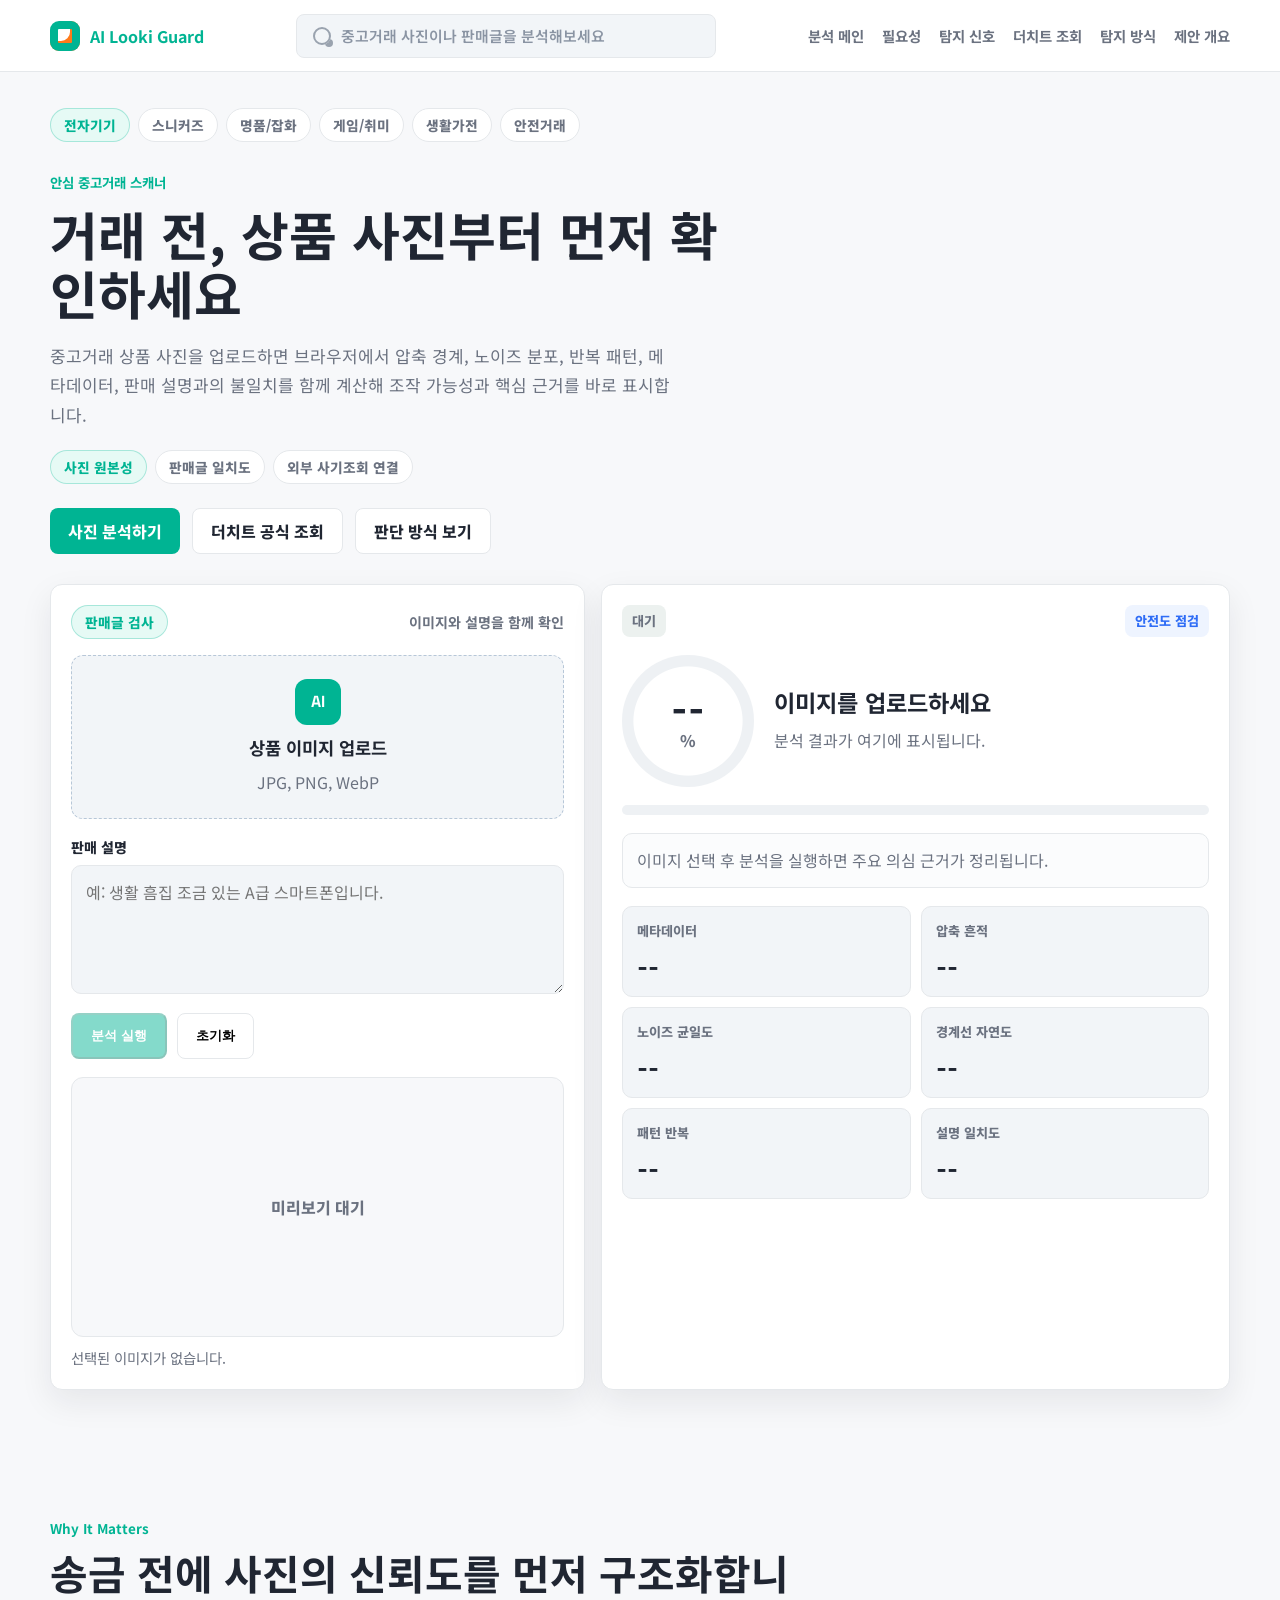
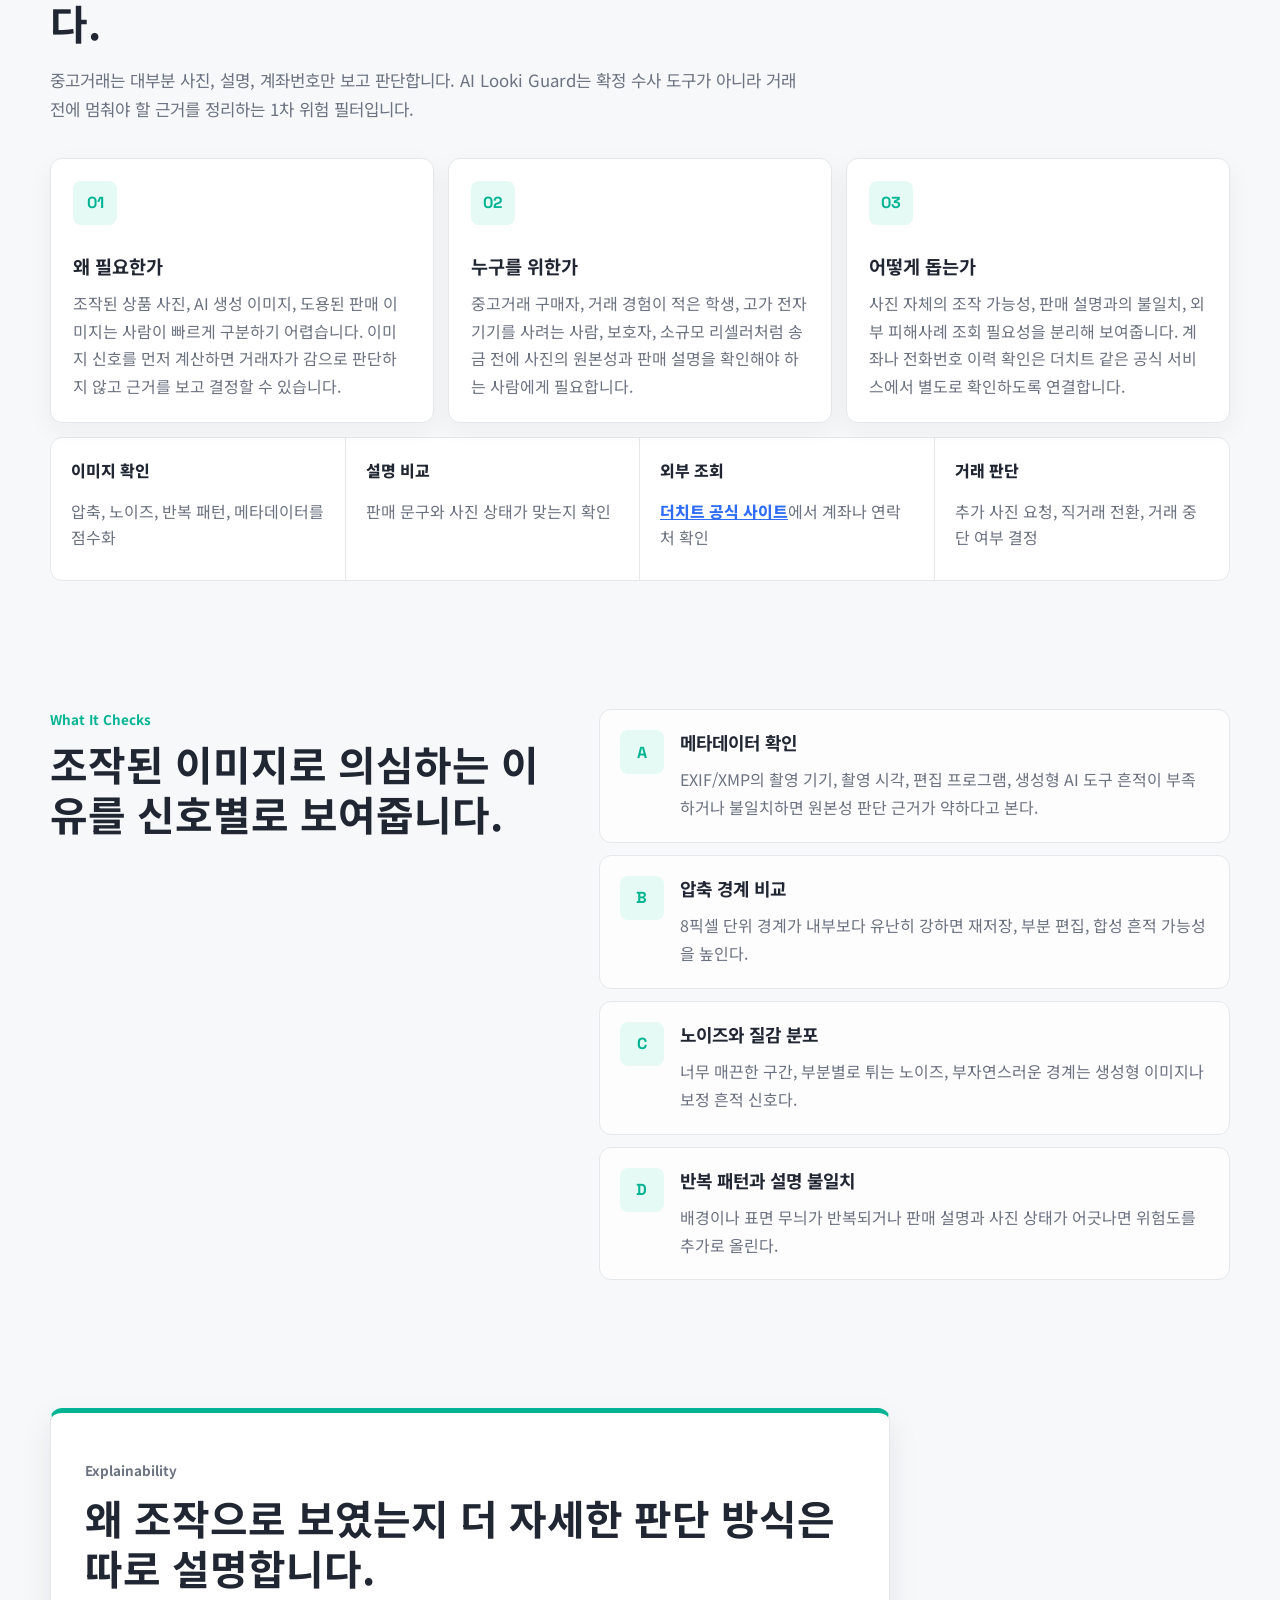
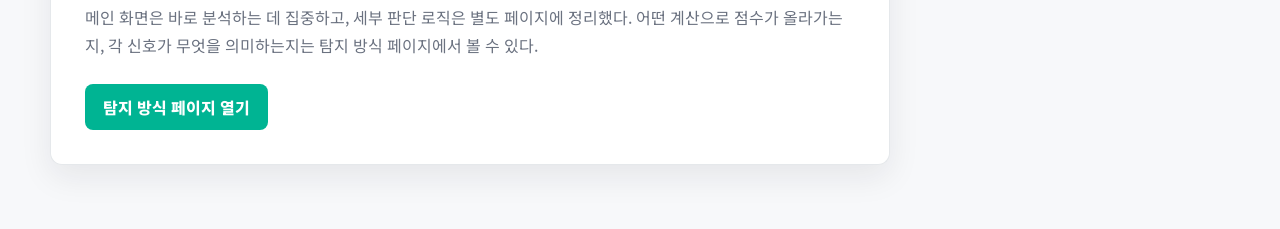
==== commit 0aaadfcc: "Refresh homepage marketplace style" ====
--- a/index.html
+++ b/index.html
@@ -23,6 +23,9 @@
       <span class="brand-mark" aria-hidden="true"></span>
       AI Looki Guard
     </a>
+    <a class="top-search" href="#scanner" aria-label="이미지 분석으로 이동">
+      <span>중고거래 사진이나 판매글을 분석해보세요</span>
+    </a>
     <nav class="nav-links" aria-label="주요 섹션">
       <a href="#scanner">분석 메인</a>
       <a href="#purpose">필요성</a>
@@ -35,22 +38,39 @@
 
   <main id="top">
     <section id="scanner" class="section scanner-section scanner-page" aria-labelledby="scanner-title">
+      <div class="category-strip" aria-label="중고거래 카테고리">
+        <span>전자기기</span>
+        <span>스니커즈</span>
+        <span>명품/잡화</span>
+        <span>게임/취미</span>
+        <span>생활가전</span>
+        <span>안전거래</span>
+      </div>
       <div class="section-heading">
-        <p class="eyebrow">Live Scanner</p>
-        <h1 id="scanner-title">루트 화면에서 바로 이미지 조작 가능성을 분석합니다</h1>
+        <p class="eyebrow">안심 중고거래 스캐너</p>
+        <h1 id="scanner-title">거래 전, 상품 사진부터 먼저 확인하세요</h1>
         <p class="hero-lead">
           중고거래 상품 사진을 업로드하면 브라우저에서 압축 경계, 노이즈 분포, 반복 패턴, 메타데이터,
           판매 설명과의 불일치를 함께 계산해 조작 가능성과 핵심 근거를 바로 표시합니다.
         </p>
+        <div class="trust-summary" aria-label="거래 전 확인 항목">
+          <span>사진 원본성</span>
+          <span>판매글 일치도</span>
+          <span>외부 사기조회 연결</span>
+        </div>
         <div class="hero-actions" aria-label="분석 관련 링크">
-          <a class="button button-primary" href="logic.html">어떤 방식으로 판단하는지 보기</a>
+          <a class="button button-primary" href="#scanner">사진 분석하기</a>
           <a class="button button-secondary" href="https://thecheat.co.kr/" target="_blank" rel="noopener noreferrer">더치트 공식 조회</a>
-          <a class="button button-secondary" href="proposal.html">제안 개요 보기</a>
+          <a class="button button-secondary" href="logic.html">판단 방식 보기</a>
         </div>
       </div>
 
       <div class="scanner-layout">
         <section class="scanner-panel upload-panel" aria-label="이미지 업로드">
+          <div class="panel-kicker">
+            <span class="trade-badge">판매글 검사</span>
+            <span>이미지와 설명을 함께 확인</span>
+          </div>
           <label class="upload-zone" id="dropZone" for="imageInput">
             <span class="upload-token">AI</span>
             <strong>상품 이미지 업로드</strong>
@@ -80,7 +100,7 @@
         <section class="scanner-panel result-panel" aria-label="분석 결과">
           <div class="result-topline">
             <span class="verdict-badge neutral" id="resultBadge">대기</span>
-            <span class="model-chip">Metadata + pixel signals</span>
+            <span class="model-chip">안전도 점검</span>
           </div>
 
           <div class="risk-meter">
--- a/styles.css
+++ b/styles.css
@@ -1072,3 +1072,289 @@
     font-size: 2.25rem;
   }
 }
+
+/* Marketplace tone overrides */
+:root {
+  --bg: #f7f8fa;
+  --surface-strong: #f2f5f8;
+  --ink: #202632;
+  --muted: #6b7280;
+  --line: #e5e8eb;
+  --green: #00b493;
+  --green-soft: #e6faf5;
+  --blue: #2f6df6;
+  --red: #ef4444;
+  --yellow: #ffb020;
+  --orange: #ff7a1a;
+  --shadow: 0 12px 32px rgba(20, 30, 43, 0.08);
+}
+
+body::before {
+  content: none;
+}
+
+.topbar {
+  width: 100%;
+  min-height: 72px;
+  margin: 0;
+  padding: 12px max(20px, calc((100vw - 1180px) / 2));
+  border-bottom: 1px solid var(--line);
+  background: rgba(255, 255, 255, 0.94);
+  backdrop-filter: blur(14px);
+}
+
+.brand {
+  color: var(--green);
+  font-family: "Noto Sans KR", sans-serif;
+  white-space: nowrap;
+}
+
+.brand-mark {
+  width: 30px;
+  height: 30px;
+  border: 0;
+  border-radius: 9px;
+  background: var(--surface);
+  box-shadow: inset 0 0 0 8px var(--green), inset -10px -10px 0 var(--orange);
+}
+
+.top-search {
+  display: flex;
+  align-items: center;
+  flex: 1;
+  max-width: 420px;
+  min-height: 44px;
+  padding: 0 16px;
+  border: 1px solid var(--line);
+  border-radius: 8px;
+  background: var(--surface-strong);
+  color: #8a94a3;
+  font-size: 0.93rem;
+  font-weight: 600;
+  text-decoration: none;
+}
+
+.top-search::before {
+  content: "";
+  width: 14px;
+  height: 14px;
+  margin-right: 10px;
+  border: 2px solid #9aa3af;
+  border-radius: 50%;
+  box-shadow: 7px 7px 0 -5px #9aa3af;
+}
+
+.top-search:hover,
+.top-search:focus-visible {
+  border-color: var(--green);
+  background: #f7fffc;
+  color: var(--ink);
+}
+
+.nav-links {
+  gap: 18px;
+  font-size: 0.9rem;
+}
+
+.section {
+  padding: 64px 0;
+}
+
+.scanner-section {
+  padding-top: 36px;
+}
+
+.eyebrow {
+  font-family: "Noto Sans KR", sans-serif;
+  text-transform: none;
+}
+
+h1 {
+  max-width: 700px;
+  margin-top: 12px;
+  font-size: 3.25rem;
+  line-height: 1.14;
+}
+
+.hero-lead {
+  margin-top: 18px;
+  font-size: 1.06rem;
+  line-height: 1.75;
+}
+
+.hero-actions {
+  margin-top: 24px;
+}
+
+.button {
+  min-height: 46px;
+}
+
+.button-primary {
+  background: var(--green);
+}
+
+.category-strip {
+  display: flex;
+  gap: 8px;
+  width: 100%;
+  margin-bottom: 28px;
+  overflow-x: auto;
+  padding-bottom: 2px;
+}
+
+.category-strip span,
+.trust-summary span,
+.trade-badge {
+  display: inline-flex;
+  align-items: center;
+  min-height: 34px;
+  padding: 0 13px;
+  border: 1px solid var(--line);
+  border-radius: 999px;
+  background: var(--surface);
+  color: var(--muted);
+  font-size: 0.86rem;
+  font-weight: 800;
+  white-space: nowrap;
+}
+
+.category-strip span:first-child,
+.trust-summary span:first-child,
+.trade-badge {
+  border-color: rgba(0, 180, 147, 0.28);
+  background: var(--green-soft);
+  color: var(--green);
+}
+
+.trust-summary {
+  display: flex;
+  flex-wrap: wrap;
+  gap: 8px;
+  margin-top: 20px;
+}
+
+.scanner-layout {
+  gap: 16px;
+  margin-top: 30px;
+}
+
+.scanner-panel {
+  padding: 20px;
+  border-radius: 12px;
+  box-shadow: var(--shadow);
+}
+
+.panel-kicker {
+  display: flex;
+  align-items: center;
+  justify-content: space-between;
+  gap: 10px;
+  margin-bottom: 16px;
+  color: var(--muted);
+  font-size: 0.88rem;
+  font-weight: 700;
+}
+
+.upload-zone {
+  min-height: 164px;
+  border: 1px dashed #b7c7d8;
+  border-radius: 12px;
+}
+
+.upload-zone:hover,
+.upload-zone:focus-within,
+.upload-zone.is-dragging {
+  background: #f4fffc;
+}
+
+.upload-token {
+  border-radius: 12px;
+  background: var(--green);
+}
+
+textarea {
+  border-radius: 10px;
+  background: var(--surface-strong);
+}
+
+.preview-box {
+  border-radius: 12px;
+  background: #f7f8fa;
+}
+
+.model-chip {
+  background: #eef4ff;
+}
+
+.risk-ring {
+  background:
+    radial-gradient(circle, var(--surface) 0 58%, transparent 59%),
+    conic-gradient(var(--green) 0deg, #eef1f4 0deg);
+}
+
+.meter-bar {
+  border-radius: 999px;
+  background: #eef1f4;
+}
+
+.result-list li,
+.metric-grid article {
+  border-radius: 10px;
+}
+
+.result-list li {
+  background: #fbfcfd;
+}
+
+.purpose-card,
+.decision-flow,
+.feature-row,
+.impact-copy {
+  border-radius: 12px;
+}
+
+.purpose-card {
+  box-shadow: 0 8px 24px rgba(20, 30, 43, 0.05);
+}
+
+.impact-copy {
+  border: 1px solid var(--line);
+  border-top: 5px solid var(--green);
+  border-left: 1px solid var(--line);
+}
+
+@media (max-width: 760px) {
+  .topbar {
+    padding-inline: 14px;
+  }
+
+  .top-search {
+    max-width: none;
+  }
+
+  h1 {
+    font-size: 2.65rem;
+  }
+}
+
+@media (max-width: 520px) {
+  .topbar {
+    display: grid;
+    gap: 10px;
+  }
+
+  .top-search {
+    order: 3;
+    width: 100%;
+  }
+
+  h1 {
+    font-size: 2.32rem;
+  }
+
+  .panel-kicker {
+    align-items: flex-start;
+    flex-direction: column;
+  }
+}
